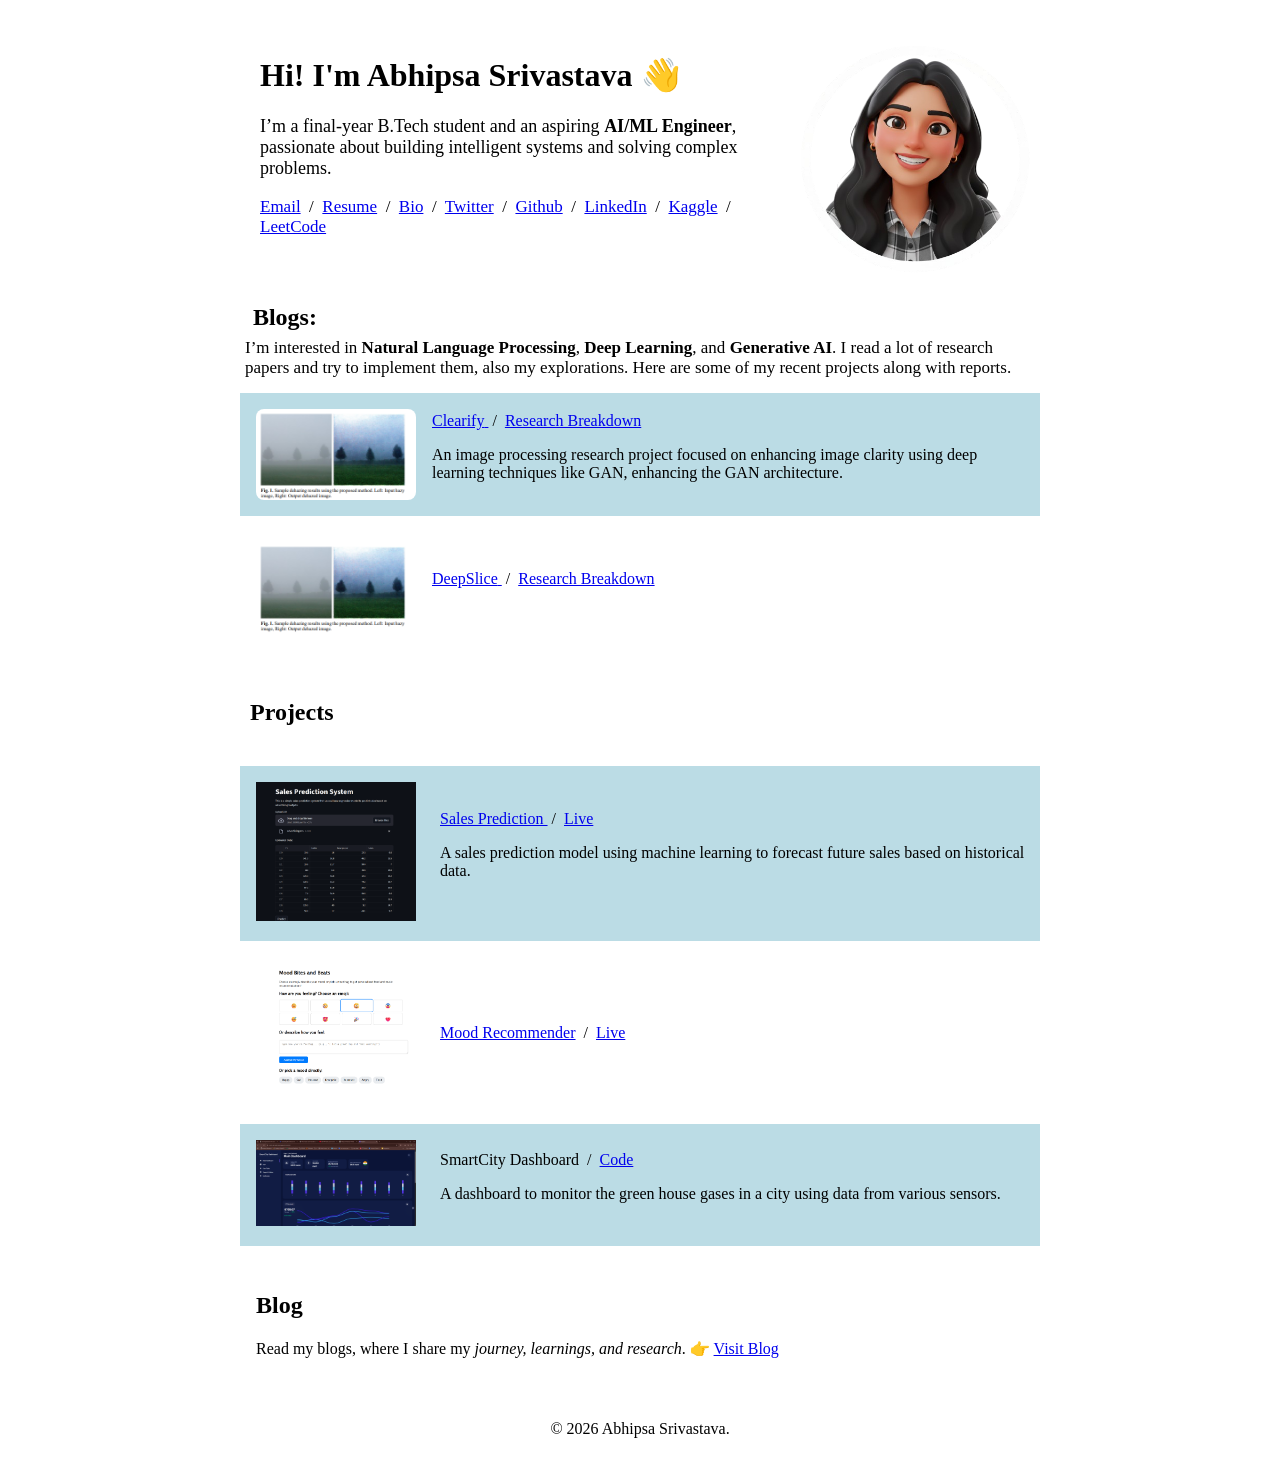
==== index.html @ e5502575 "changed-to-blog" ====
<!DOCTYPE HTML>
<html lang="en">
<head>
  <meta http-equiv="Content-Type" content="text/html; charset=UTF-8">
  <title>Abhipsa Srivastava | Portfolio</title>

  <meta name="author" content="Abhipsa Srivastava">
  <meta name="description" content="Portfolio of Abhipsa Srivastava – Aspiring AI/ML Engineer, passionate about research, projects, and blogs.">
  <meta name="viewport" content="width=device-width, initial-scale=1">

  <link rel="shortcut icon" href="images/logo.png" type="image/x-icon">
  <link rel="stylesheet" type="text/css" href="stylesheet.css">

  <style>
    body {
      font-family: Cambria, Cochin, Georgia, Times, 'Times New Roman', serif;
      background-color: #ffffff;
    }
  </style>
</head>

<body>
  <!-- Header Section -->
  <table style="width:100%;max-width:800px;margin:auto;border-spacing:0;">
    <tbody>
      <tr>
        <td style="padding:0;">
          <table style="width:100%;margin:auto;border-spacing:0;">
            <tbody>
              <tr>
                <!-- Intro -->
                <td style="padding:2.5%;width:65%;vertical-align:middle;;">
                  <h1>Hi! I'm Abhipsa Srivastava 👋</h1>
                  <p style="font-size: 18px;">
                    I’m a final-year B.Tech student and an aspiring <strong>AI/ML Engineer</strong>, passionate about building intelligent systems and solving complex problems.
                  </p>
                  <p style="text-align:left;font-size: 17px;">
                    <a href="mailto:abhipsasri8183@gmail.com">Email</a> &nbsp;/&nbsp;
                    <a href="data/Abhipsa Srivastava-Resume.pdf">Resume</a> &nbsp;/&nbsp;
                    <a href="data/Abhipsa-bio.txt">Bio</a> &nbsp;/&nbsp;
                    <a href="https://twitter.com/abhipsa14_">Twitter</a> &nbsp;/&nbsp;
                    <a href="https://github.com/abhipsa14/">Github</a> &nbsp;/&nbsp;
                    <a href="https://www.linkedin.com/in/abhipsa-sri/">LinkedIn</a> &nbsp;/&nbsp;
                    <a href="https://www.kaggle.com/abhipsasrivastava">Kaggle</a> &nbsp;/&nbsp;
                    <a href="https://leetcode.com/u/abhipsa14/">LeetCode</a>

                  </p>
                </td>
                <!-- Profile Photo -->
                <td style="width:30%;text-align:center;">
                  <a href="images/profile-1.png">
                    <img src="images/profile-1.png" alt="Profile photo of Abhipsa Srivastava" style="width:100%;border-radius:100%;object-fit:cover;">
                  </a>
                </td>
              </tr>
            </tbody>
          </table>

     <!-- Research Section -->
          <table style="width:100%;margin:auto;border-spacing:0 10px;">
            <tbody>
              <tr>
                <td style="display:block; align-items:center; gap:12px; padding:5px;">
                  <h2 style="margin:0;padding: 1%;">Blogs:</h2>
                  <span style="font-size:17px;">
                    I’m interested in <strong>Natural Language Processing</strong>, <strong>Deep Learning</strong>, and <strong>Generative AI</strong>.  
                    I read a lot of research papers and try to implement them, also my explorations.  
                    Here are some of my recent projects along with reports.
                  </span>
                </td>
              </tr>
              <tr bgcolor="#BBDCE5">
                <td style="padding:16px; vertical-align:middle; display:flex; align-items:center; gap:16px;">
                  <img src="images/res/clearify.png" alt="Clearify Project" width="160" style="border-radius:8px;">
                  <div>
                    <a href="https://github.com/abhipsa14/Sales-Prediction-Model/">
                      <span class="papertitle">Clearify</span>
                    </a>
                    &nbsp;/&nbsp;
                    <a href="research/clearify.html">Research Breakdown</a>
                    <p>An image processing research project focused on enhancing image clarity using deep learning techniques like GAN, enhancing the GAN architecture.</p>
                  </div>
                </td>
              </tr>
                <tr bgcolor="#ffffff">
                <td style="padding:16px; vertical-align:middle; display:flex; align-items:center; gap:16px;">
                  <img src="images/res/clearify.png" alt="Clearify Project" width="160" style="border-radius:8px;">
                  <div>
                    <a href="https://github.com/abhipsa14/Sales-Prediction-Model/">
                      <span class="papertitle">DeepSlice</span>
                    </a>
                    &nbsp;/&nbsp;
                    <a href="research/clearify.html">Research Breakdown</a>
                    <p></p>
                  </div>
                </td>
              </tr>
            </tbody>
          </table>

          <!-- Projects Section -->
          <table style="width:100%;margin:auto;border-spacing:0 10px;">
            <tbody>
              <tr>
                <td style="padding:10px;vertical-align:middle;">
                  <h2>Projects</h2>
                </td>
              </tr>

              <!-- Project 1 -->
              <tr bgcolor="BBDCE5">
                <td style="padding:16px;vertical-align:middle;width:20%;">
                  <img src="./images/projects/sales.png" alt="Sales Project" width="160">
                </td>
                <td style="padding:8px;vertical-align:middle;width:80%;">
                  <a href="https://github.com/abhipsa14/Sales-Prediction-Model/"><span class="papertitle">Sales Prediction </span></a>
                  &nbsp;/&nbsp;
                  <a href="https://sales-outline.streamlit.app/">Live</a>
                  <p>
                    A sales prediction model using machine learning to forecast future sales based on historical data.
                  </p>
                </td>
              </tr>

              <!-- Project 2 -->
              <tr bgcolor="white">
                <td style="padding:16px;vertical-align:middle;width:20%;">
                  <img src="./images/projects/mood.png" alt="Mood Recommender Project" width="160">
                </td>
                <td style="padding:8px;vertical-align:middle;width:80%;">
                  <a href="https://github.com/abhipsa14/MoodBites-Beats"><span class="papertitle">Mood Recommender</span></a>
                  &nbsp;/&nbsp;
                  <a href="https://mood-bites-beats.vercel.app/">Live</a>
                </td>
              </tr>

              <!-- Project 3 -->
              <tr bgcolor="BBDCE5">
                <td style="padding:16px;vertical-align:middle;width:20%;">
                  <img src="./images/projects/smart_city.png" alt="SmartCity Dashboard Project" width="160">
                </td>
                <td style="padding:8px;vertical-align:middle;width:80%;">
                  <span class="papertitle">SmartCity Dashboard</span>
                  &nbsp;/&nbsp;
                  <a href="https://github.com/abhipsa14/SmartcityDashboard">Code</a>
                  <p>
                    A dashboard to monitor the green house gases in a city using data from various sensors.
                  </p>
                </td>
              </tr>
            </tbody>
          </table>

          <!-- Blog Section -->
          <table style="width:100%;margin:auto;border-spacing:0;">
            <tbody>
              <tr>
                <td style="padding:16px;vertical-align:middle;">
                  <h2>Blog</h2>
                  <p>
                    Read my blogs, where I share my <em>journey, learnings, and research</em>.  
                    👉 <a href="https://abhipsa-blog.vercel.app/">Visit Blog</a>
                  </p>
                </td>
              </tr>
            </tbody>
          </table>

          <!-- Footer -->
          <p style="text-align:center; margin-top:30px;">
            © <span id="year"></span> Abhipsa Srivastava.
          </p>
        </td>
      </tr>
    </tbody>
  </table>

  <script>
    // Auto-update year in footer
    document.getElementById('year').textContent = new Date().getFullYear();
  </script>
</body>
</html>
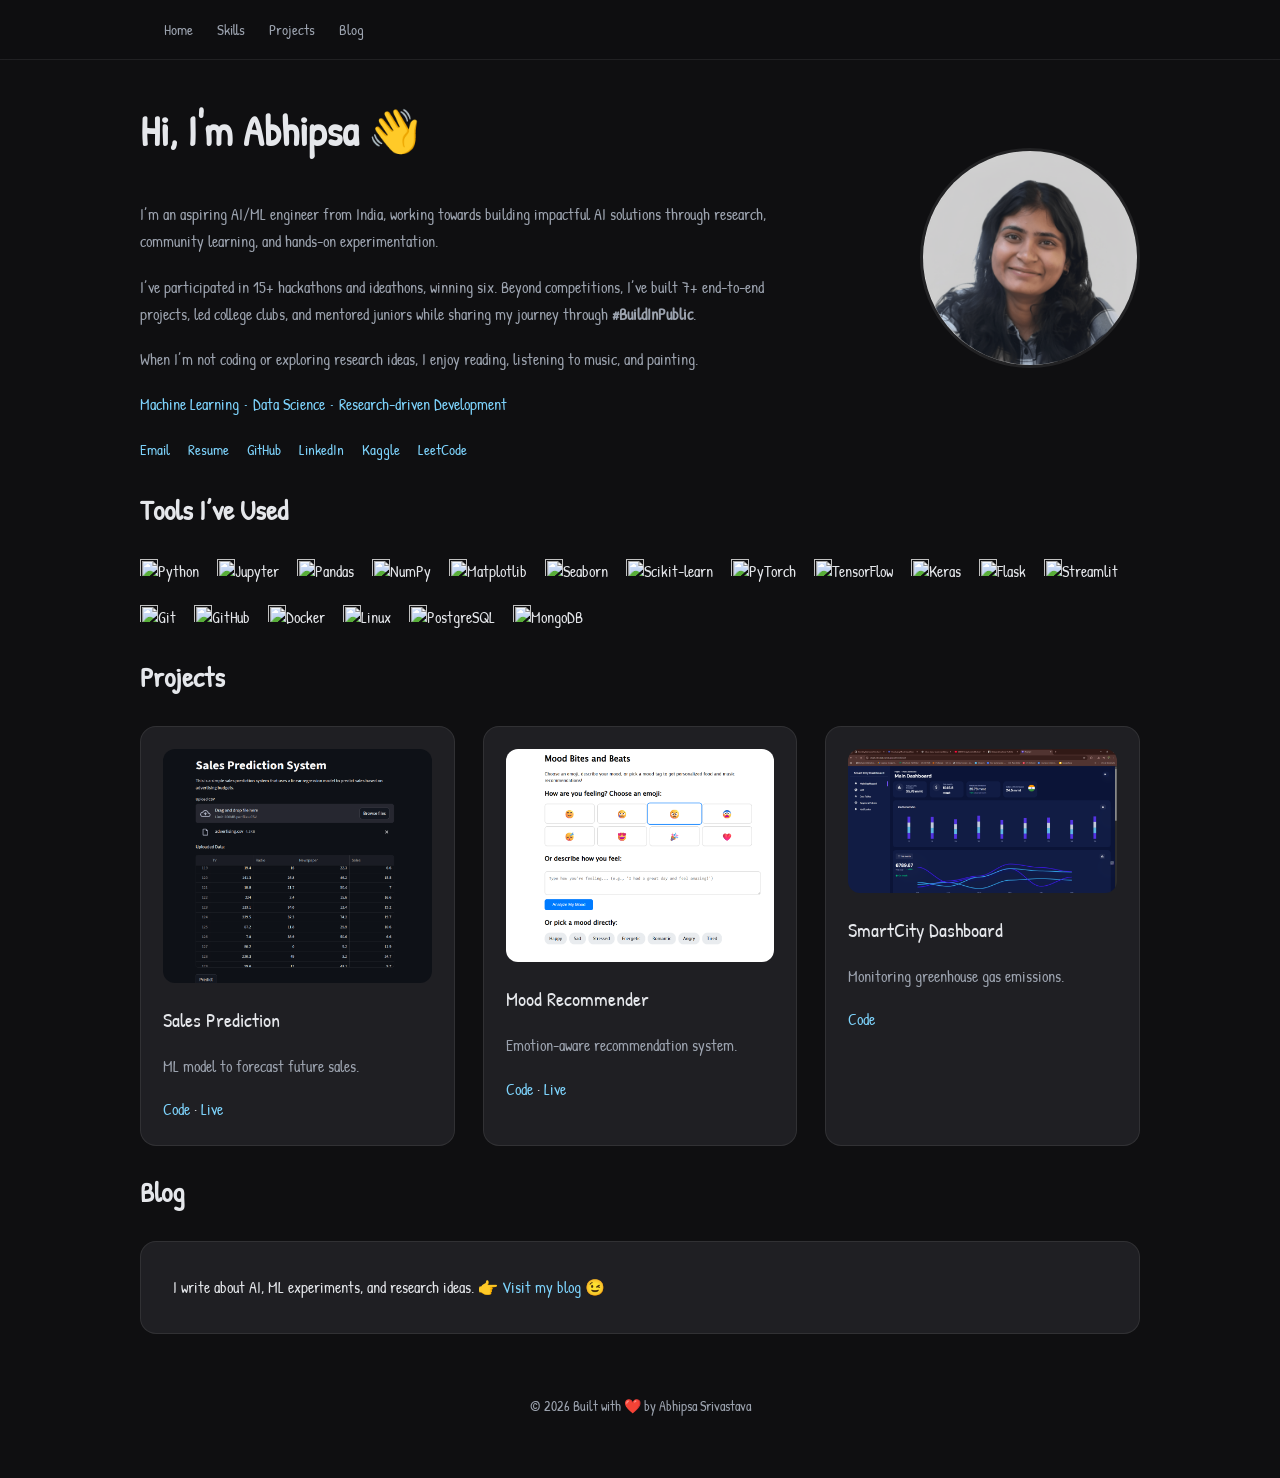
==== commit ff549f3e: "changes-added" ====
--- a/index.html
+++ b/index.html
@@ -1,183 +1,351 @@
-<!DOCTYPE HTML>
+<!DOCTYPE html>
 <html lang="en">
 <head>
-  <meta http-equiv="Content-Type" content="text/html; charset=UTF-8">
-  <title>Abhipsa Srivastava | Portfolio</title>
-
-  <meta name="author" content="Abhipsa Srivastava">
-  <meta name="description" content="Portfolio of Abhipsa Srivastava – Aspiring AI/ML Engineer, passionate about research, projects, and blogs.">
-  <meta name="viewport" content="width=device-width, initial-scale=1">
-
-  <link rel="shortcut icon" href="images/logo.png" type="image/x-icon">
-  <link rel="stylesheet" type="text/css" href="stylesheet.css">
+  <meta charset="UTF-8" />
+  <title>Abhipsa Srivastava | AI/ML Portfolio</title>
+
+  <meta name="viewport" content="width=device-width, initial-scale=1.0" />
+  <meta name="description" content="Abhipsa Srivastava – AI/ML Engineer, Research-focused portfolio" />
+
+  <link rel="preconnect" href="https://fonts.googleapis.com">
+  <link rel="preconnect" href="https://fonts.gstatic.com" crossorigin>
+  <link href="https://fonts.googleapis.com/css2?family=Patrick+Hand&display=swap" rel="stylesheet">
+
+  <link rel="icon" href="images/logo.png" />
 
   <style>
+    :root {
+      --bg: #0f0f11;
+      --card: #1f1f23;
+      --accent: #7dd3fc;
+      --text: #e5e7eb;
+      --muted: #9ca3af;
+      --border: rgba(255,255,255,0.08);
+    }
+
+    * { box-sizing: border-box; }
+
+    html {
+      scroll-behavior: smooth;
+    }
+
     body {
-      font-family: Cambria, Cochin, Georgia, Times, 'Times New Roman', serif;
-      background-color: #ffffff;
+      margin: 0;
+      background: var(--bg);
+      font-family: 'Patrick Hand', cursive, sans-serif;
+      color: var(--text);
+      line-height: 1.7;
+    }
+
+    a {
+      color: var(--accent);
+      text-decoration: none;
+    }
+
+    h1 { font-size: 42px; }
+    h2 { font-size: 28px; margin-bottom: 24px; }
+
+    p {
+      color: var(--muted);
+      font-size: 16px;
+    }
+
+    section {
+      max-width: 1000px;
+      margin: auto;
+      /* padding: 80px 24px; */
+    }
+
+    /* ---------- NAV ---------- */
+    nav {
+      position: sticky;
+      top: 0;
+      z-index: 100;
+      background: rgba(15,15,17,0.85);
+      backdrop-filter: blur(10px);
+      border-bottom: 1px solid var(--border);
+    }
+
+    nav ul {
+      max-width: 1000px;
+      margin: auto;
+      padding: 16px 24px;
+      display: flex;
+      gap: 24px;
+      list-style: none;
+    }
+
+    nav a {
+      color: var(--muted);
+      font-size: 15px;
+    }
+
+    nav a:hover {
+      color: var(--accent);
+    }
+
+    /* ---------- HERO ---------- */
+    .hero {
+      display: grid;
+      grid-template-columns: 2fr 1fr;
+      gap: 48px;
+      align-items: center;
+    }
+
+    .hero p {
+      max-width: 720px;
+      margin-bottom: 18px;
+    }
+
+    .hero img {
+      width: 220px;
+      border-radius: 50%;
+      border: 3px solid var(--border);
+    }
+
+    .hero-links a {
+      margin-right: 14px;
+      font-size: 15px;
+    }
+
+    /* ---------- TOOLS ---------- */
+    .tools-grid {
+      display: flex;
+      flex-wrap: wrap;
+      gap: 18px;
+    }
+
+    /* .tool-pill {
+      display: flex;
+      align-items: center;
+      gap: 10px;
+      padding: 12px 18px;
+      border-radius: 999px;
+      background: linear-gradient(145deg, rgba(255,255,255,0.08), rgba(255,255,255,0.02));
+      border: 1px solid var(--border);
+      font-size: 14px;
+      transition: transform .25s ease, box-shadow .25s ease;
+    } */
+        .tool-pill {
+      opacity: 0;
+      transform: translateX(-30px);
+      transition: all 0.6s ease;
+    }
+
+    .tool-pill:nth-child(even) {
+      transform: translateX(30px);
+    }
+
+    .tool-pill.show {
+      opacity: 1;
+      transform: translateX(0);
+    }
+
+
+    .tool-pill img {
+      width: 18px;
+      height: 18px;
+    }
+
+    .tool-pill:hover {
+      transform: translateY(-4px);
+      box-shadow: 0 10px 25px rgba(0,0,0,0.35);
+    }
+
+    /* ---------- PROJECTS ---------- */
+    .projects-grid {
+      display: grid;
+      grid-template-columns: repeat(auto-fit, minmax(280px, 1fr));
+      gap: 28px;
+    }
+
+    .project-card {
+      background: var(--card);
+      border-radius: 16px;
+      border: 1px solid var(--border);
+      padding: 22px;
+      transition: transform .3s ease, box-shadow .3s ease;
+    }
+
+    .project-card:hover {
+      transform: translateY(-8px);
+      box-shadow: 0 20px 40px rgba(0,0,0,.4);
+    }
+
+    .project-card img {
+      width: 100%;
+      border-radius: 12px;
+      margin-bottom: 12px;
+    }
+
+    .project-title {
+      font-size: 20px;
+      margin-bottom: 6px;
+    }
+
+    /* ---------- BLOG ---------- */
+    .blog-box {
+      background: var(--card);
+      padding: 32px;
+      border-radius: 16px;
+      border: 1px solid var(--border);
+    }
+
+    /* ---------- FOOTER ---------- */
+    footer {
+      text-align: center;
+      padding: 60px 20px;
+      color: var(--muted);
+      font-size: 14px;
+    }
+
+    @media (max-width: 768px) {
+      .hero {
+        grid-template-columns: 1fr;
+        text-align: center;
+      }
+
+      h1 { font-size: 32px; }
     }
   </style>
 </head>
 
 <body>
-  <!-- Header Section -->
-  <table style="width:100%;max-width:800px;margin:auto;border-spacing:0;">
-    <tbody>
-      <tr>
-        <td style="padding:0;">
-          <table style="width:100%;margin:auto;border-spacing:0;">
-            <tbody>
-              <tr>
-                <!-- Intro -->
-                <td style="padding:2.5%;width:65%;vertical-align:middle;;">
-                  <h1>Hi! I'm Abhipsa Srivastava 👋</h1>
-                  <p style="font-size: 18px;">
-                    I’m a final-year B.Tech student and an aspiring <strong>AI/ML Engineer</strong>, passionate about building intelligent systems and solving complex problems.
-                  </p>
-                  <p style="text-align:left;font-size: 17px;">
-                    <a href="mailto:abhipsasri8183@gmail.com">Email</a> &nbsp;/&nbsp;
-                    <a href="data/Abhipsa Srivastava-Resume.pdf">Resume</a> &nbsp;/&nbsp;
-                    <a href="data/Abhipsa-bio.txt">Bio</a> &nbsp;/&nbsp;
-                    <a href="https://twitter.com/abhipsa14_">Twitter</a> &nbsp;/&nbsp;
-                    <a href="https://github.com/abhipsa14/">Github</a> &nbsp;/&nbsp;
-                    <a href="https://www.linkedin.com/in/abhipsa-sri/">LinkedIn</a> &nbsp;/&nbsp;
-                    <a href="https://www.kaggle.com/abhipsasrivastava">Kaggle</a> &nbsp;/&nbsp;
-                    <a href="https://leetcode.com/u/abhipsa14/">LeetCode</a>
-
-                  </p>
-                </td>
-                <!-- Profile Photo -->
-                <td style="width:30%;text-align:center;">
-                  <a href="images/profile-1.png">
-                    <img src="images/profile-1.png" alt="Profile photo of Abhipsa Srivastava" style="width:100%;border-radius:100%;object-fit:cover;">
-                  </a>
-                </td>
-              </tr>
-            </tbody>
-          </table>
-
-     <!-- Research Section -->
-          <table style="width:100%;margin:auto;border-spacing:0 10px;">
-            <tbody>
-              <tr>
-                <td style="display:block; align-items:center; gap:12px; padding:5px;">
-                  <h2 style="margin:0;padding: 1%;">Blogs:</h2>
-                  <span style="font-size:17px;">
-                    I’m interested in <strong>Natural Language Processing</strong>, <strong>Deep Learning</strong>, and <strong>Generative AI</strong>.  
-                    I read a lot of research papers and try to implement them, also my explorations.  
-                    Here are some of my recent projects along with reports.
-                  </span>
-                </td>
-              </tr>
-              <tr bgcolor="#BBDCE5">
-                <td style="padding:16px; vertical-align:middle; display:flex; align-items:center; gap:16px;">
-                  <img src="images/res/clearify.png" alt="Clearify Project" width="160" style="border-radius:8px;">
-                  <div>
-                    <a href="https://github.com/abhipsa14/Sales-Prediction-Model/">
-                      <span class="papertitle">Clearify</span>
-                    </a>
-                    &nbsp;/&nbsp;
-                    <a href="research/clearify.html">Research Breakdown</a>
-                    <p>An image processing research project focused on enhancing image clarity using deep learning techniques like GAN, enhancing the GAN architecture.</p>
-                  </div>
-                </td>
-              </tr>
-                <tr bgcolor="#ffffff">
-                <td style="padding:16px; vertical-align:middle; display:flex; align-items:center; gap:16px;">
-                  <img src="images/res/clearify.png" alt="Clearify Project" width="160" style="border-radius:8px;">
-                  <div>
-                    <a href="https://github.com/abhipsa14/Sales-Prediction-Model/">
-                      <span class="papertitle">DeepSlice</span>
-                    </a>
-                    &nbsp;/&nbsp;
-                    <a href="research/clearify.html">Research Breakdown</a>
-                    <p></p>
-                  </div>
-                </td>
-              </tr>
-            </tbody>
-          </table>
-
-          <!-- Projects Section -->
-          <table style="width:100%;margin:auto;border-spacing:0 10px;">
-            <tbody>
-              <tr>
-                <td style="padding:10px;vertical-align:middle;">
-                  <h2>Projects</h2>
-                </td>
-              </tr>
-
-              <!-- Project 1 -->
-              <tr bgcolor="BBDCE5">
-                <td style="padding:16px;vertical-align:middle;width:20%;">
-                  <img src="./images/projects/sales.png" alt="Sales Project" width="160">
-                </td>
-                <td style="padding:8px;vertical-align:middle;width:80%;">
-                  <a href="https://github.com/abhipsa14/Sales-Prediction-Model/"><span class="papertitle">Sales Prediction </span></a>
-                  &nbsp;/&nbsp;
-                  <a href="https://sales-outline.streamlit.app/">Live</a>
-                  <p>
-                    A sales prediction model using machine learning to forecast future sales based on historical data.
-                  </p>
-                </td>
-              </tr>
-
-              <!-- Project 2 -->
-              <tr bgcolor="white">
-                <td style="padding:16px;vertical-align:middle;width:20%;">
-                  <img src="./images/projects/mood.png" alt="Mood Recommender Project" width="160">
-                </td>
-                <td style="padding:8px;vertical-align:middle;width:80%;">
-                  <a href="https://github.com/abhipsa14/MoodBites-Beats"><span class="papertitle">Mood Recommender</span></a>
-                  &nbsp;/&nbsp;
-                  <a href="https://mood-bites-beats.vercel.app/">Live</a>
-                </td>
-              </tr>
-
-              <!-- Project 3 -->
-              <tr bgcolor="BBDCE5">
-                <td style="padding:16px;vertical-align:middle;width:20%;">
-                  <img src="./images/projects/smart_city.png" alt="SmartCity Dashboard Project" width="160">
-                </td>
-                <td style="padding:8px;vertical-align:middle;width:80%;">
-                  <span class="papertitle">SmartCity Dashboard</span>
-                  &nbsp;/&nbsp;
-                  <a href="https://github.com/abhipsa14/SmartcityDashboard">Code</a>
-                  <p>
-                    A dashboard to monitor the green house gases in a city using data from various sensors.
-                  </p>
-                </td>
-              </tr>
-            </tbody>
-          </table>
-
-          <!-- Blog Section -->
-          <table style="width:100%;margin:auto;border-spacing:0;">
-            <tbody>
-              <tr>
-                <td style="padding:16px;vertical-align:middle;">
-                  <h2>Blog</h2>
-                  <p>
-                    Read my blogs, where I share my <em>journey, learnings, and research</em>.  
-                    👉 <a href="https://abhipsa-blog.vercel.app/">Visit Blog</a>
-                  </p>
-                </td>
-              </tr>
-            </tbody>
-          </table>
-
-          <!-- Footer -->
-          <p style="text-align:center; margin-top:30px;">
-            © <span id="year"></span> Abhipsa Srivastava.
-          </p>
-        </td>
-      </tr>
-    </tbody>
-  </table>
-
-  <script>
-    // Auto-update year in footer
-    document.getElementById('year').textContent = new Date().getFullYear();
-  </script>
+
+<nav>
+  <ul>
+    <li><a href="#hero">Home</a></li>
+    <li><a href="#tools">Skills</a></li>
+    <li><a href="#projects">Projects</a></li>
+    <li><a href="#blog">Blog</a></li>
+  </ul>
+</nav>
+
+<!-- HERO -->
+<section id="hero" class="hero">
+  <div>
+    <h1>Hi, I'm Abhipsa 👋</h1>
+
+    <p>
+      I’m an aspiring AI/ML engineer from India, working towards building impactful AI solutions
+      through research, community learning, and hands-on experimentation.
+    </p>
+
+    <p>
+      I’ve participated in 15+ hackathons and ideathons, winning six.
+      Beyond competitions, I’ve built 7+ end-to-end projects, led college clubs,
+      and mentored juniors while sharing my journey through <strong>#BuildInPublic</strong>.
+    </p>
+
+    <p>
+      When I’m not coding or exploring research ideas, I enjoy reading,
+      listening to music, and painting.
+    </p>
+
+    <p style="color:var(--accent);">
+      Machine Learning • Data Science • Research-driven Development
+    </p>
+
+    <div class="hero-links">
+      <a href="mailto:abhipsasri8183@gmail.com">Email</a>
+      <a href="data/Abhipsa Srivastava-Resume.pdf">Resume</a>
+      <a href="https://github.com/abhipsa14/">GitHub</a>
+      <a href="https://www.linkedin.com/in/abhipsa-sri/">LinkedIn</a>
+      <a href="https://www.kaggle.com/abhipsasrivastava">Kaggle</a>
+      <a href="https://leetcode.com/u/abhipsa14/">LeetCode</a>
+    </div>
+  </div>
+
+  <div style="text-align:right;">
+    <img src="images/profile-1.png" alt="Abhipsa Srivastava">
+  </div>
+</section>
+
+<!-- TOOLS -->
+<section id="tools">
+  <h2>Tools I’ve Used</h2>
+  <div class="tools-grid">
+    <div class="tool-pill"><img src="https://cdn.jsdelivr.net/gh/devicons/devicon/icons/python/python-original.svg">Python</div>
+    <div class="tool-pill"><img src="https://cdn.jsdelivr.net/gh/devicons/devicon/icons/jupyter/jupyter-original.svg">Jupyter</div>
+    <div class="tool-pill"><img src="https://cdn.jsdelivr.net/gh/devicons/devicon/icons/pandas/pandas-original.svg">Pandas</div>
+    <div class="tool-pill"><img src="https://cdn.jsdelivr.net/gh/devicons/devicon/icons/numpy/numpy-original.svg">NumPy</div>
+    <div class="tool-pill"><img src="https://cdn.jsdelivr.net/gh/devicons/devicon/icons/matplotlib/matplotlib-original.svg">Matplotlib</div>
+    <div class="tool-pill"><img src="https://cdn.jsdelivr.net/gh/devicons/devicon/icons/seaborn/seaborn-original.svg">Seaborn</div>
+    <div class="tool-pill"><img src="https://cdn.jsdelivr.net/gh/devicons/devicon/icons/scikit-learn/scikit-learn-original.svg">Scikit-learn</div>
+    <div class="tool-pill"><img src="https://cdn.jsdelivr.net/gh/devicons/devicon/icons/pytorch/pytorch-original.svg">PyTorch</div>
+    <div class="tool-pill"><img src="https://cdn.jsdelivr.net/gh/devicons/devicon/icons/tensorflow/tensorflow-original.svg">TensorFlow</div>
+    <div class="tool-pill"><img src="https://cdn.jsdelivr.net/gh/devicons/devicon/icons/keras/keras-original.svg">Keras</div>
+    <div class="tool-pill"><img src="https://cdn.jsdelivr.net/gh/devicons/devicon/icons/flask/flask-original.svg">Flask</div>
+    <div class="tool-pill"><img src="https://cdn.jsdelivr.net/gh/devicons/devicon/icons/streamlit/streamlit-original.svg">Streamlit</div>
+    <div class="tool-pill"><img src="https://cdn.jsdelivr.net/gh/devicons/devicon/icons/git/git-original.svg">Git</div>
+    <div class="tool-pill"><img src="https://cdn.jsdelivr.net/gh/devicons/devicon/icons/github/github-original.svg">GitHub</div>
+    <div class="tool-pill"><img src="https://cdn.jsdelivr.net/gh/devicons/devicon/icons/docker/docker-original.svg">Docker</div>
+    <div class="tool-pill"><img src="https://cdn.jsdelivr.net/gh/devicons/devicon/icons/linux/linux-original.svg">Linux</div>
+    <div class="tool-pill"><img src="https://cdn.jsdelivr.net/gh/devicons/devicon/icons/postgresql/postgresql-original.svg">PostgreSQL</div>
+    <div class="tool-pill"><img src="https://cdn.jsdelivr.net/gh/devicons/devicon/icons/mongodb/mongodb-original.svg">MongoDB</div>
+  </div>
+</section>
+
+<!-- PROJECTS -->
+<section id="projects">
+  <h2>Projects</h2>
+
+  <div class="projects-grid">
+    <div class="project-card">
+      <img src="./images/projects/sales.png">
+      <div class="project-title">Sales Prediction</div>
+      <p>ML model to forecast future sales.</p>
+      <a href="https://github.com/abhipsa14/Sales-Prediction-Model/">Code</a> ·
+      <a href="https://sales-outline.streamlit.app/">Live</a>
+    </div>
+
+    <div class="project-card">
+      <img src="./images/projects/mood.png">
+      <div class="project-title">Mood Recommender</div>
+      <p>Emotion-aware recommendation system.</p>
+      <a href="https://github.com/abhipsa14/MoodBites-Beats">Code</a> ·
+      <a href="https://mood-bites-beats.vercel.app/">Live</a>
+    </div>
+
+    <div class="project-card">
+      <img src="./images/projects/smart_city.png">
+      <div class="project-title">SmartCity Dashboard</div>
+      <p>Monitoring greenhouse gas emissions.</p>
+      <a href="https://github.com/abhipsa14/SmartcityDashboard">Code</a>
+    </div>
+  </div>
+</section>
+
+<!-- BLOG -->
+<section id="blog">
+  <h2>Blog</h2>
+  <div class="blog-box">
+    I write about AI, ML experiments, and research ideas.  
+    👉 <a href="https://abhipsa-blog.vercel.app/">Visit my blog 😉</a>
+  </div>
+</section>
+
+<footer>
+  © <span id="year"></span> Built with ❤️ by Abhipsa Srivastava
+</footer>
+
+<script>
+  document.getElementById("year").textContent = new Date().getFullYear();
+  const toolPills = document.querySelectorAll('.tool-pill');
+
+  const observer = new IntersectionObserver(entries => {
+    entries.forEach((entry, index) => {
+      if (entry.isIntersecting) {
+        setTimeout(() => {
+          entry.target.classList.add('show');
+        }, index * 80); // stagger
+      }
+    });
+  }, { threshold: 0.2 });
+
+  toolPills.forEach(pill => observer.observe(pill));
+</script>
+
+
 </body>
 </html>
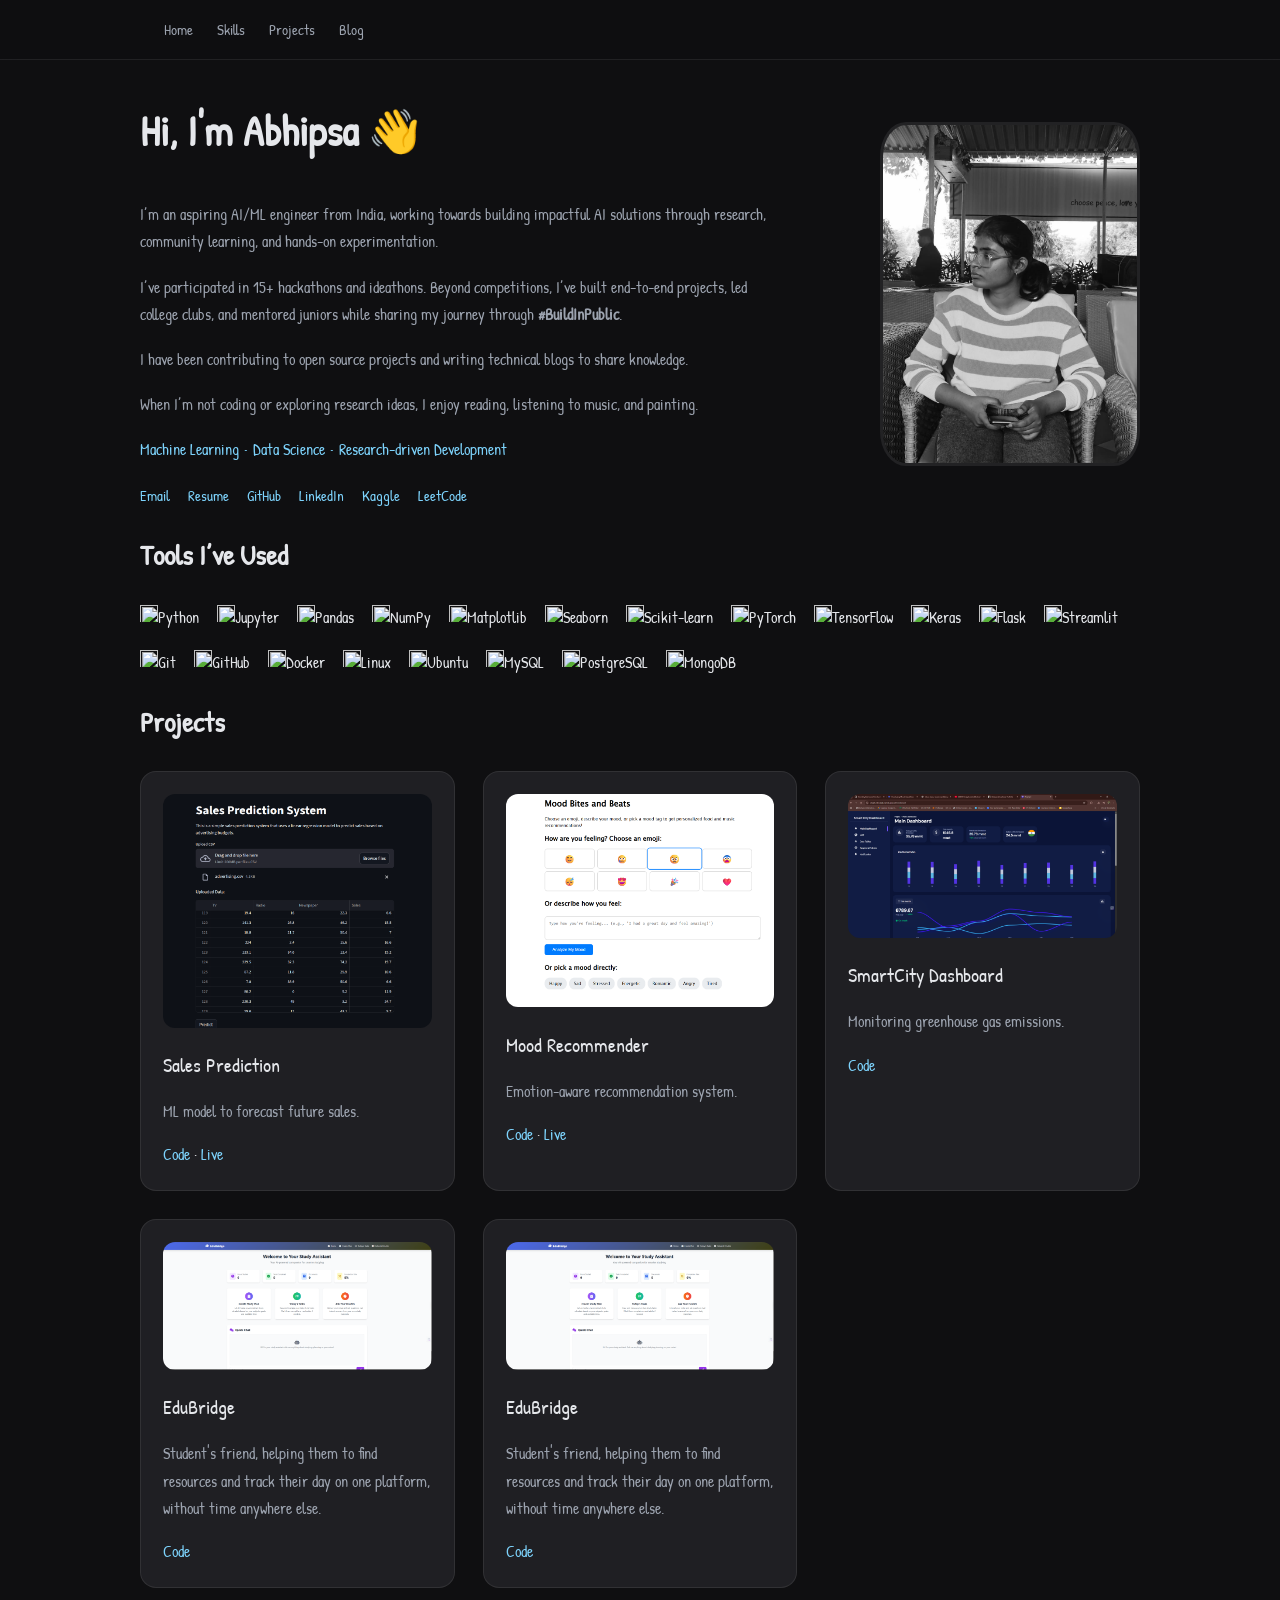
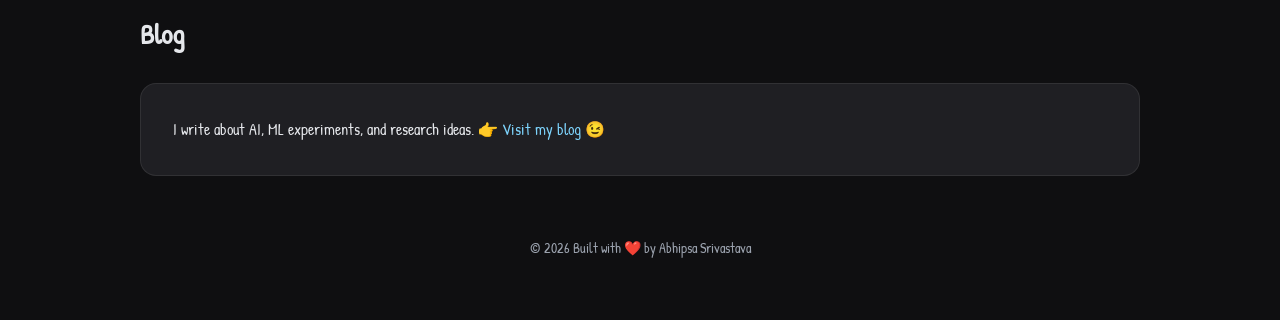
==== commit ff15eaa5: "projects-added" ====
--- a/index.html
+++ b/index.html
@@ -98,9 +98,10 @@
     }
 
     .hero img {
-      width: 220px;
-      border-radius: 50%;
+      width: 260px;
+      border-radius: 10%;
       border: 3px solid var(--border);
+      margin-top: 27px;
     }
 
     .hero-links a {
@@ -232,10 +233,11 @@
     </p>
 
     <p>
-      I’ve participated in 15+ hackathons and ideathons, winning six.
-      Beyond competitions, I’ve built 7+ end-to-end projects, led college clubs,
+      I’ve participated in 15+ hackathons and ideathons. 
+      Beyond competitions, I’ve built end-to-end projects, led college clubs,
       and mentored juniors while sharing my journey through <strong>#BuildInPublic</strong>.
     </p>
+    <p>I have been contributing to open source projects and writing technical blogs to share knowledge.</p>
 
     <p>
       When I’m not coding or exploring research ideas, I enjoy reading,
@@ -257,7 +259,7 @@
   </div>
 
   <div style="text-align:right;">
-    <img src="images/profile-1.png" alt="Abhipsa Srivastava">
+    <img src="images/profile-1.jpg" alt="Abhipsa Srivastava">
   </div>
 </section>
 
@@ -281,6 +283,8 @@
     <div class="tool-pill"><img src="https://cdn.jsdelivr.net/gh/devicons/devicon/icons/github/github-original.svg">GitHub</div>
     <div class="tool-pill"><img src="https://cdn.jsdelivr.net/gh/devicons/devicon/icons/docker/docker-original.svg">Docker</div>
     <div class="tool-pill"><img src="https://cdn.jsdelivr.net/gh/devicons/devicon/icons/linux/linux-original.svg">Linux</div>
+    <div class="tool-pill"><img src="https://cdn.jsdelivr.net/gh/devicons/devicon/icons/ubuntu/ubuntu-plain.svg">Ubuntu</div>
+    <div class="tool-pill"><img src="https://cdn.jsdelivr.net/gh/devicons/devicon/icons/mysql/mysql-original.svg">MySQL</div>
     <div class="tool-pill"><img src="https://cdn.jsdelivr.net/gh/devicons/devicon/icons/postgresql/postgresql-original.svg">PostgreSQL</div>
     <div class="tool-pill"><img src="https://cdn.jsdelivr.net/gh/devicons/devicon/icons/mongodb/mongodb-original.svg">MongoDB</div>
   </div>
@@ -312,6 +316,18 @@
       <div class="project-title">SmartCity Dashboard</div>
       <p>Monitoring greenhouse gas emissions.</p>
       <a href="https://github.com/abhipsa14/SmartcityDashboard">Code</a>
+    </div>
+    <div class="project-card">
+      <img src="./images/projects/edubridge.png">
+      <div class="project-title">EduBridge</div>
+      <p>Student's friend, helping them to find resources and track their day on one platform, without time anywhere else.</p>
+      <a href="https://github.com/abhipsa14/AgenticAI_wemakedevs">Code</a>
+    </div>
+      <div class="project-card">
+      <img src="./images/projects/edubridge.png">
+      <div class="project-title">EduBridge</div>
+      <p>Student's friend, helping them to find resources and track their day on one platform, without time anywhere else.</p>
+      <a href="https://github.com/abhipsa14/AgenticAI_wemakedevs">Code</a>
     </div>
   </div>
 </section>
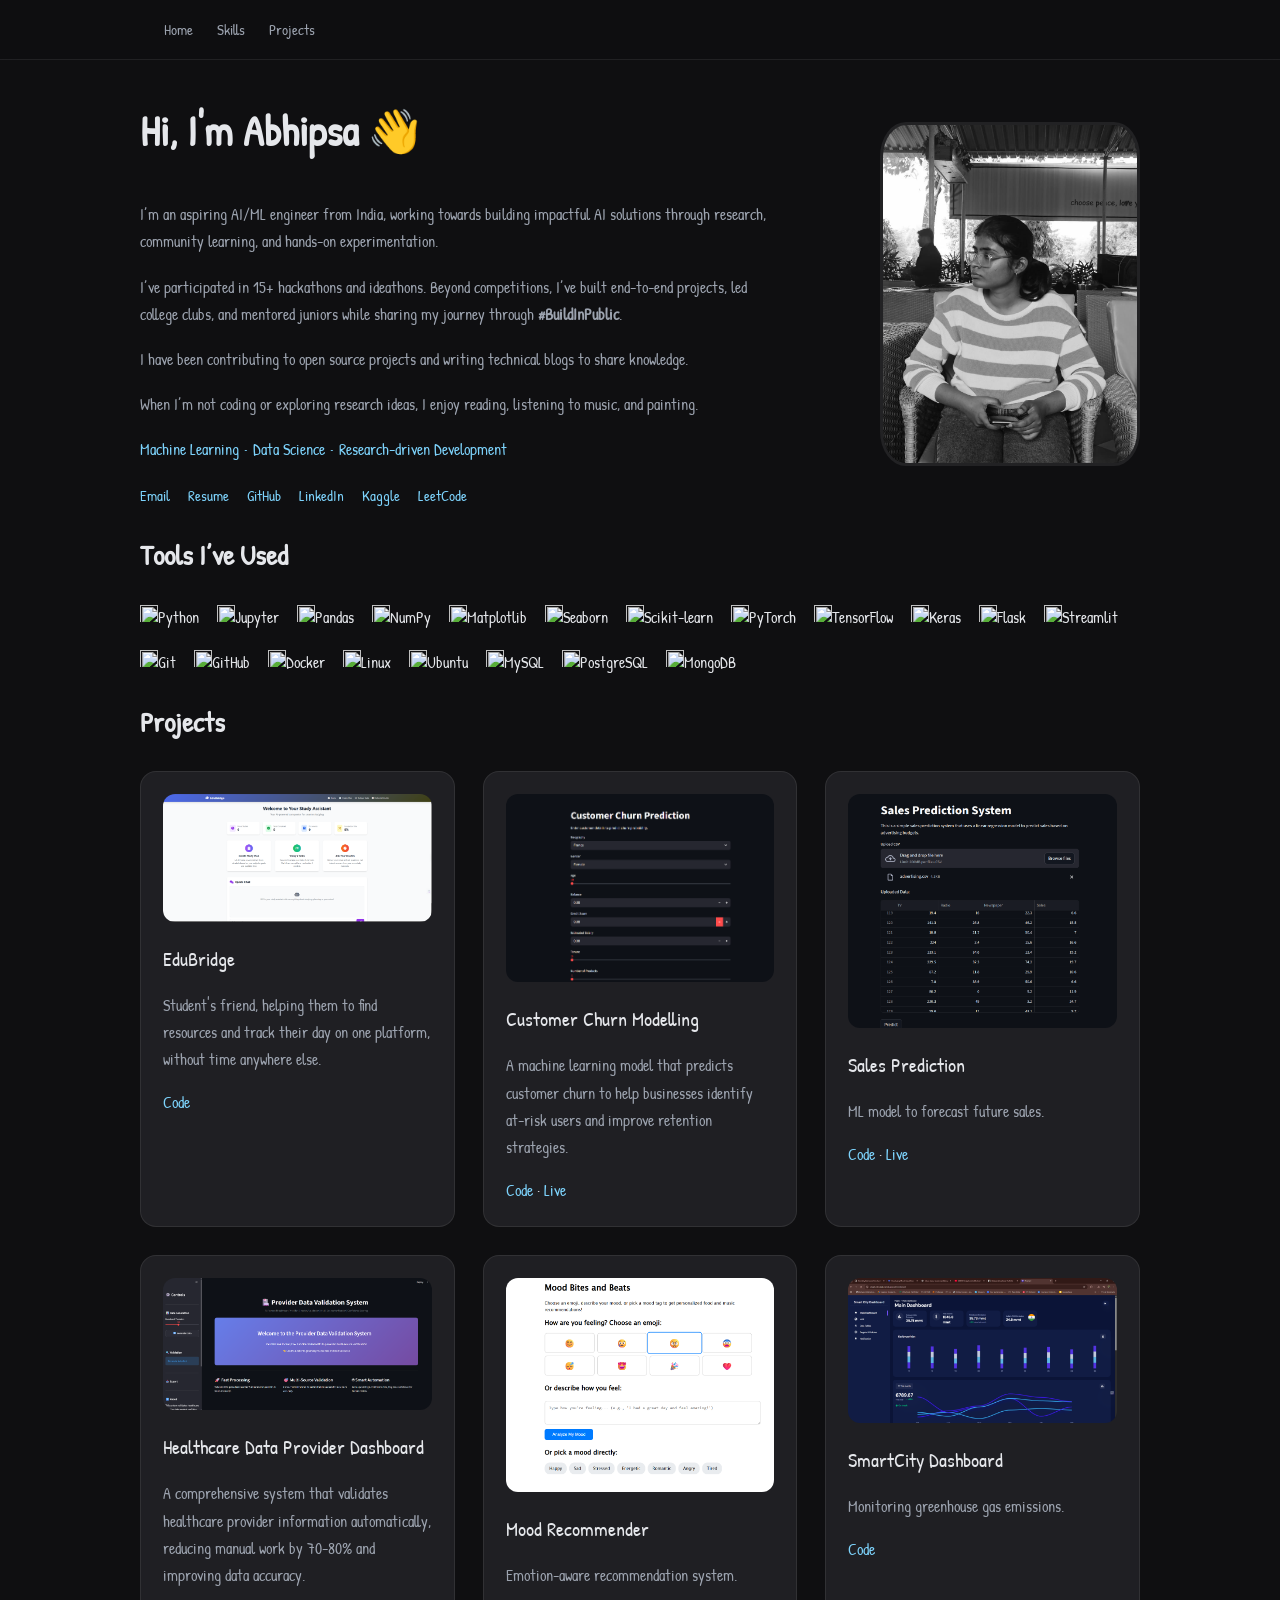
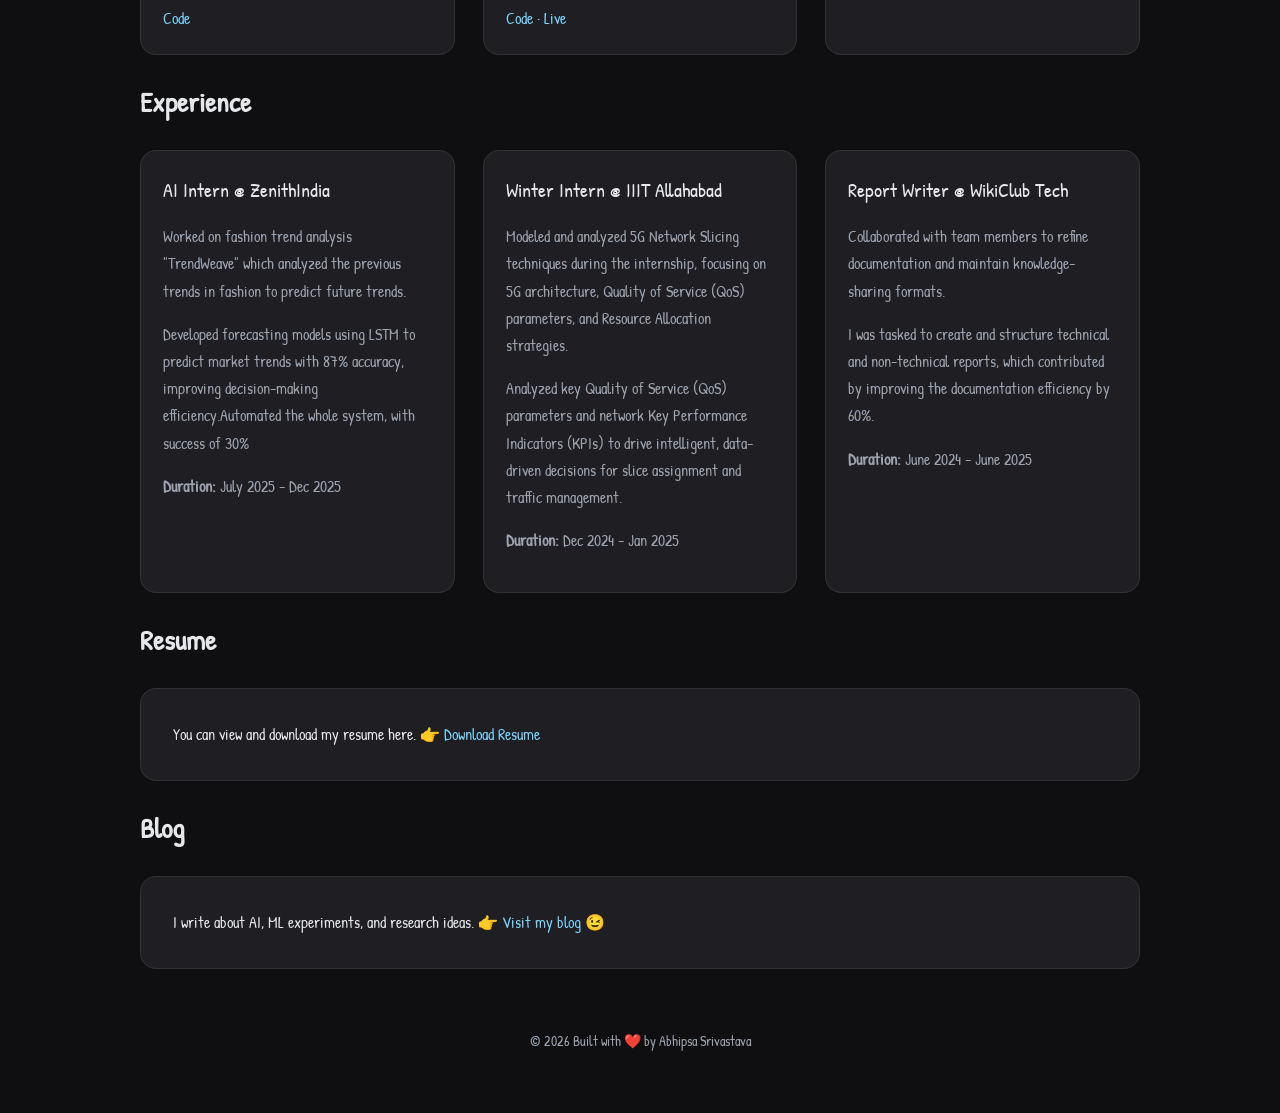
==== commit d22db55b: "added-changes" ====
--- a/index.html
+++ b/index.html
@@ -218,7 +218,6 @@
     <li><a href="#hero">Home</a></li>
     <li><a href="#tools">Skills</a></li>
     <li><a href="#projects">Projects</a></li>
-    <li><a href="#blog">Blog</a></li>
   </ul>
 </nav>
 
@@ -296,13 +295,31 @@
 
   <div class="projects-grid">
     <div class="project-card">
+      <img src="./images/projects/edubridge.png">
+      <div class="project-title">EduBridge</div>
+      <p>Student's friend, helping them to find resources and track their day on one platform, without time anywhere else.</p>
+      <a href="https://github.com/abhipsa14/AgenticAI_wemakedevs">Code</a>
+    </div>
+    <div class="project-card">
+      <img src="./images/projects/churn.png">
+      <div class="project-title">Customer Churn Modelling</div>
+      <p>A machine learning model that predicts customer churn to help businesses identify at-risk users and improve retention strategies.</p>
+      <a href="https://github.com/abhipsa14/Churn-Modelling">Code</a> ·
+      <a href="https://churn-modelling-1410.streamlit.app/">Live</a>
+    </div>
+    <div class="project-card">
       <img src="./images/projects/sales.png">
       <div class="project-title">Sales Prediction</div>
       <p>ML model to forecast future sales.</p>
       <a href="https://github.com/abhipsa14/Sales-Prediction-Model/">Code</a> ·
       <a href="https://sales-outline.streamlit.app/">Live</a>
     </div>
-
+      <div class="project-card">
+      <img src="./images/projects/healthcare.png">
+      <div class="project-title">Healthcare Data Provider Dashboard</div>
+      <p>A comprehensive system that validates healthcare provider information automatically, reducing manual work by 70-80% and improving data accuracy.</p>
+      <a href="https://github.com/abhipsa14/EY-Techathon">Code</a>
+    </div>
     <div class="project-card">
       <img src="./images/projects/mood.png">
       <div class="project-title">Mood Recommender</div>
@@ -317,21 +334,47 @@
       <p>Monitoring greenhouse gas emissions.</p>
       <a href="https://github.com/abhipsa14/SmartcityDashboard">Code</a>
     </div>
-    <div class="project-card">
-      <img src="./images/projects/edubridge.png">
-      <div class="project-title">EduBridge</div>
-      <p>Student's friend, helping them to find resources and track their day on one platform, without time anywhere else.</p>
-      <a href="https://github.com/abhipsa14/AgenticAI_wemakedevs">Code</a>
-    </div>
-      <div class="project-card">
-      <img src="./images/projects/edubridge.png">
-      <div class="project-title">EduBridge</div>
-      <p>Student's friend, helping them to find resources and track their day on one platform, without time anywhere else.</p>
-      <a href="https://github.com/abhipsa14/AgenticAI_wemakedevs">Code</a>
-    </div>
-  </div>
-</section>
-
+    
+    
+  </div>
+</section>
+<section id="experience">
+  <h2>Experience</h2>
+
+  <div class="projects-grid">
+    <div class="project-card">
+      <div class="project-title">AI Intern @ ZenithIndia</div>
+      <p>Worked on fashion trend analysis "TrendWeave" which analyzed the previous trends in fashion to predict future trends.</p>
+      <p>Developed forecasting models using LSTM to predict market trends with 87% accuracy, improving decision-making
+efficiency.Automated the whole system, with success of 30%</p>
+      <p><strong>Duration:</strong> July 2025 - Dec 2025</p>
+    </div>
+    <div class="project-card">
+      <div class="project-title">Winter Intern @ IIIT Allahabad</div>
+      <p>Modeled and analyzed 5G Network Slicing techniques during the internship, focusing on 5G architecture, Quality of
+Service (QoS) parameters, and Resource Allocation strategies.</p>
+<p>Analyzed key Quality of Service (QoS) parameters and network Key Performance Indicators (KPIs) to drive
+intelligent, data-driven decisions for slice assignment and traffic management.</p>     
+      <p><strong>Duration:</strong> Dec 2024 - Jan 2025</p>
+    </div>
+    <div class="project-card">
+      <div class="project-title">Report Writer @ WikiClub Tech</div>
+      <p> Collaborated with team members to refine documentation and maintain knowledge-sharing formats.</p>
+       <p>I was tasked to create and structure technical and non-technical reports, which contributed by improving the
+documentation efficiency by 60%.</p>
+      <p><strong>Duration:</strong> June 2024 - June 2025</p>
+    </div>
+  </div>
+
+</section>
+<section id="resume">
+  <h2>Resume</h2>
+  <div class="blog-box">
+    You can view and download my resume here.  
+    👉 <a href="data/Abhipsa_Srivastava_Resume.pdf">Download Resume</a>
+  </div>
+
+</section>
 <!-- BLOG -->
 <section id="blog">
   <h2>Blog</h2>
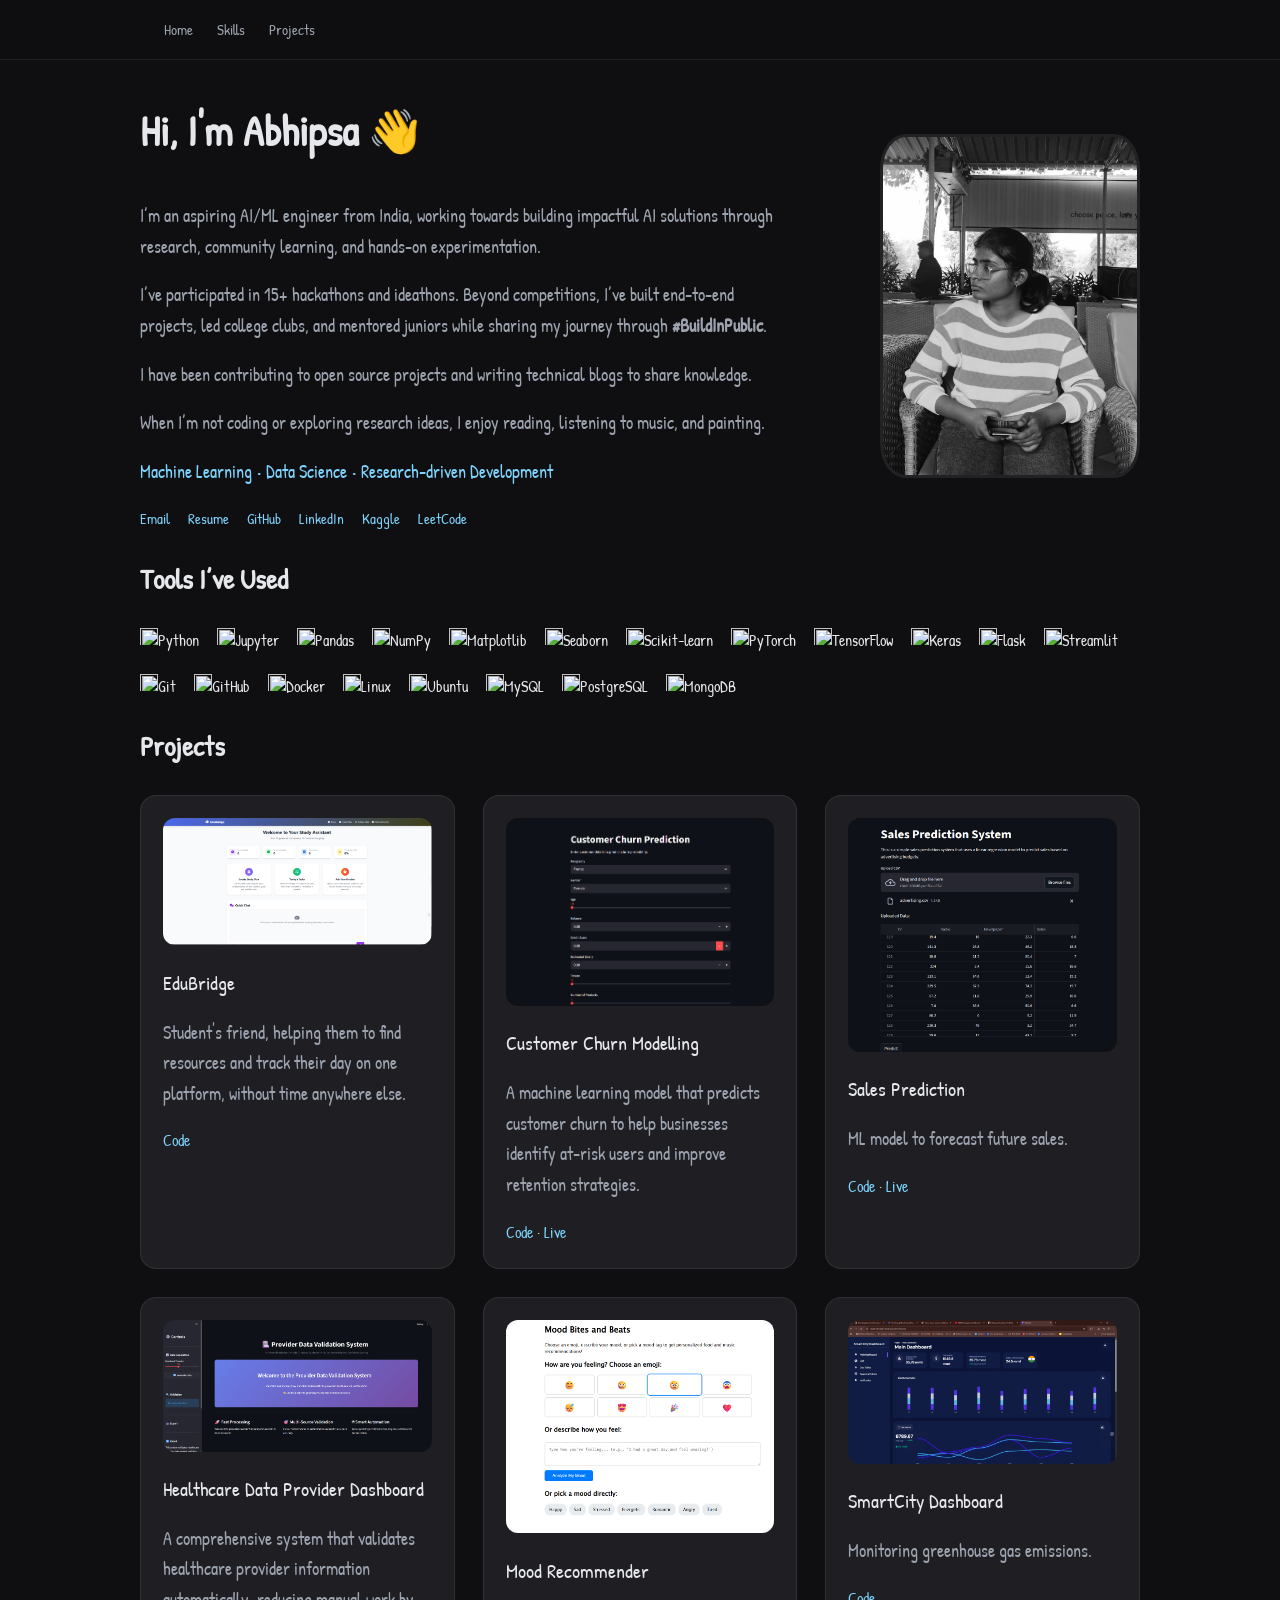
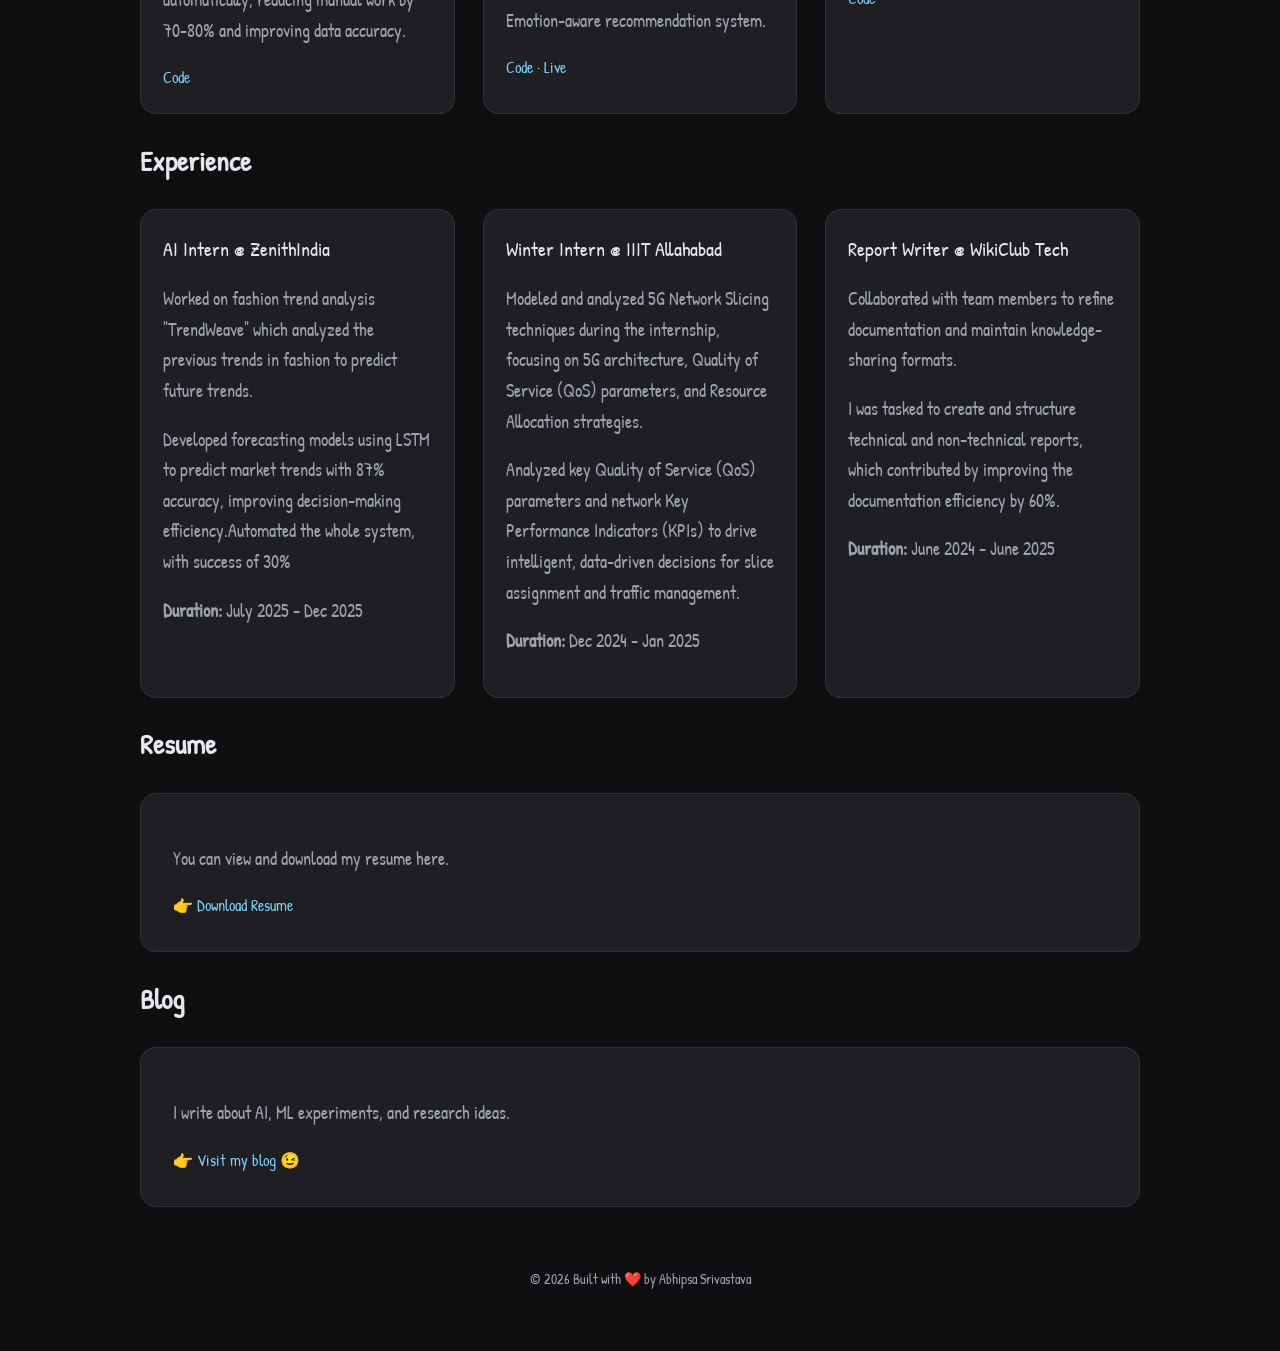
==== commit 6791492f: "added" ====
--- a/index.html
+++ b/index.html
@@ -2,7 +2,7 @@
 <html lang="en">
 <head>
   <meta charset="UTF-8" />
-  <title>Abhipsa Srivastava | AI/ML Portfolio</title>
+  <title>Abhipsa Srivastava</title>
 
   <meta name="viewport" content="width=device-width, initial-scale=1.0" />
   <meta name="description" content="Abhipsa Srivastava – AI/ML Engineer, Research-focused portfolio" />
@@ -47,7 +47,7 @@
 
     p {
       color: var(--muted);
-      font-size: 16px;
+      font-size: 18px;
     }
 
     section {
@@ -370,7 +370,7 @@
 <section id="resume">
   <h2>Resume</h2>
   <div class="blog-box">
-    You can view and download my resume here.  
+    <p>You can view and download my resume here. </p> 
     👉 <a href="data/Abhipsa_Srivastava_Resume.pdf">Download Resume</a>
   </div>
 
@@ -379,7 +379,7 @@
 <section id="blog">
   <h2>Blog</h2>
   <div class="blog-box">
-    I write about AI, ML experiments, and research ideas.  
+    <p>I write about AI, ML experiments, and research ideas. </p> 
     👉 <a href="https://abhipsa-blog.vercel.app/">Visit my blog 😉</a>
   </div>
 </section>
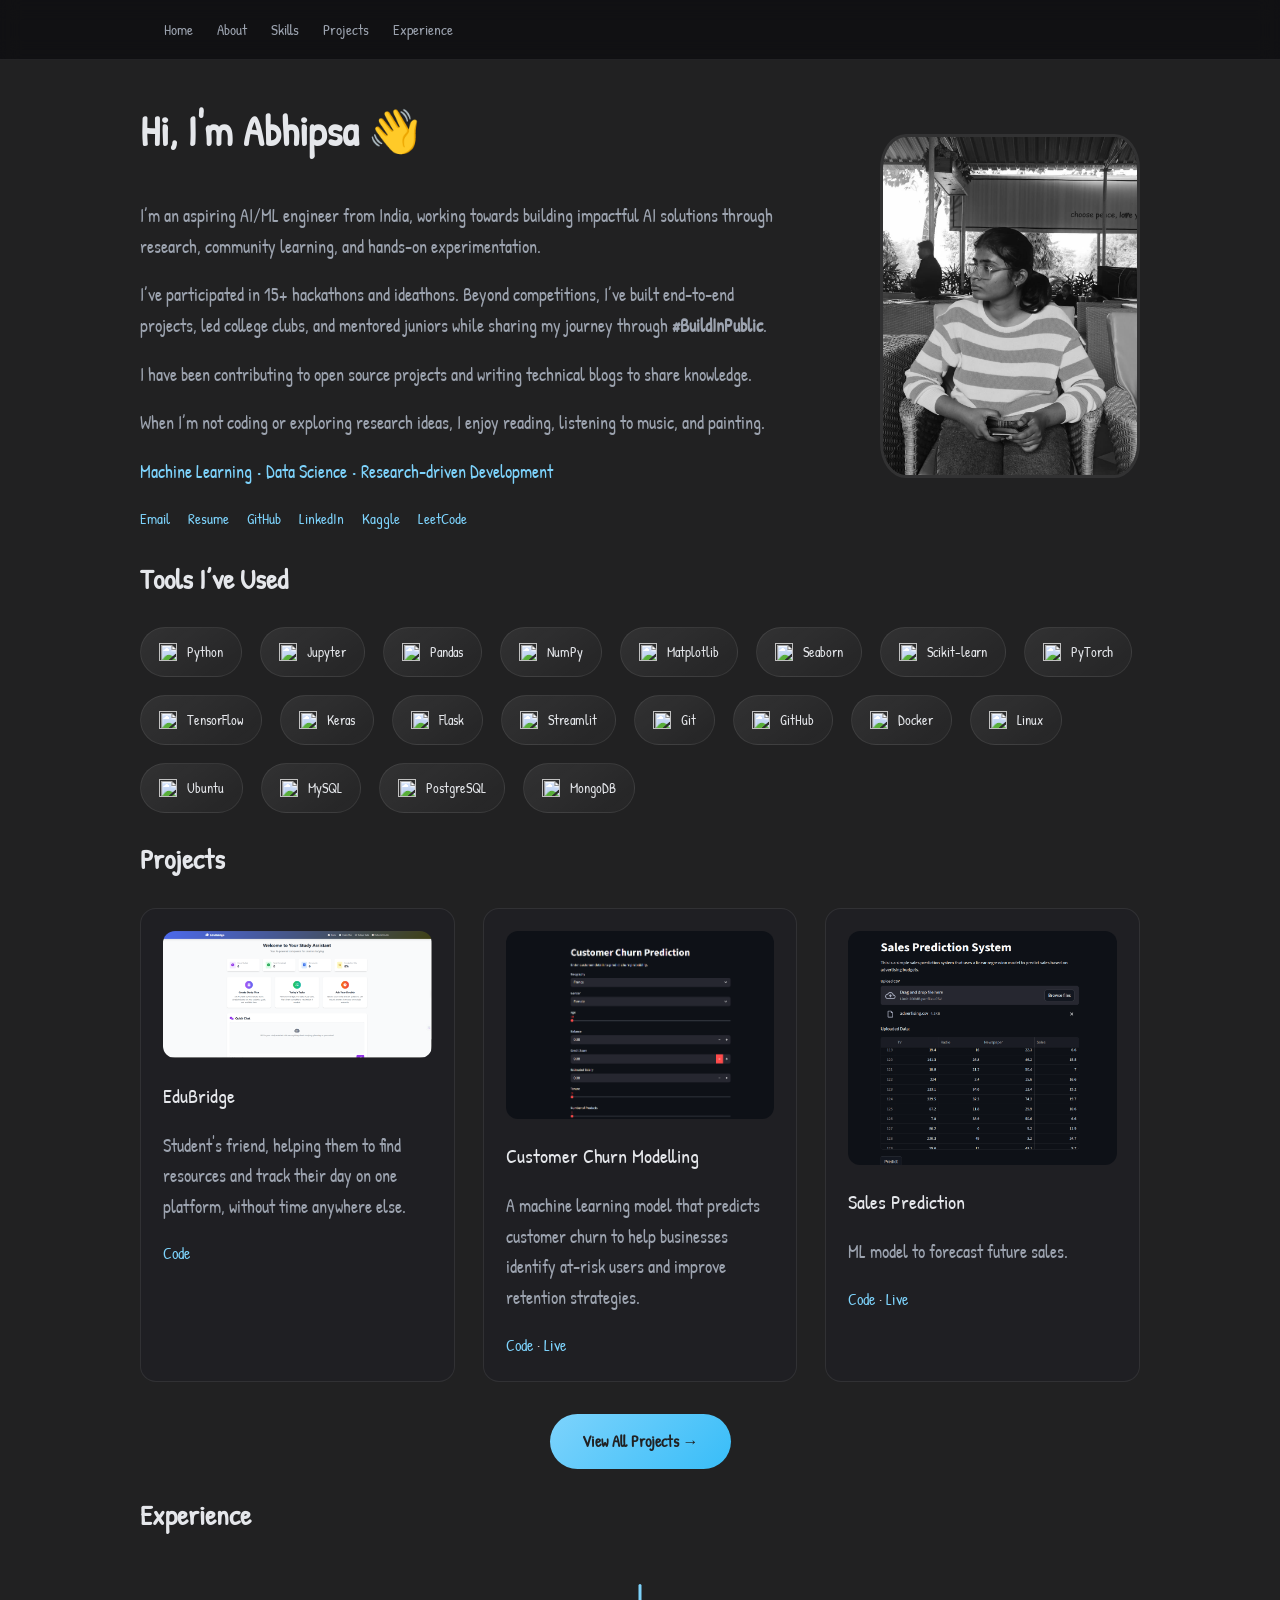
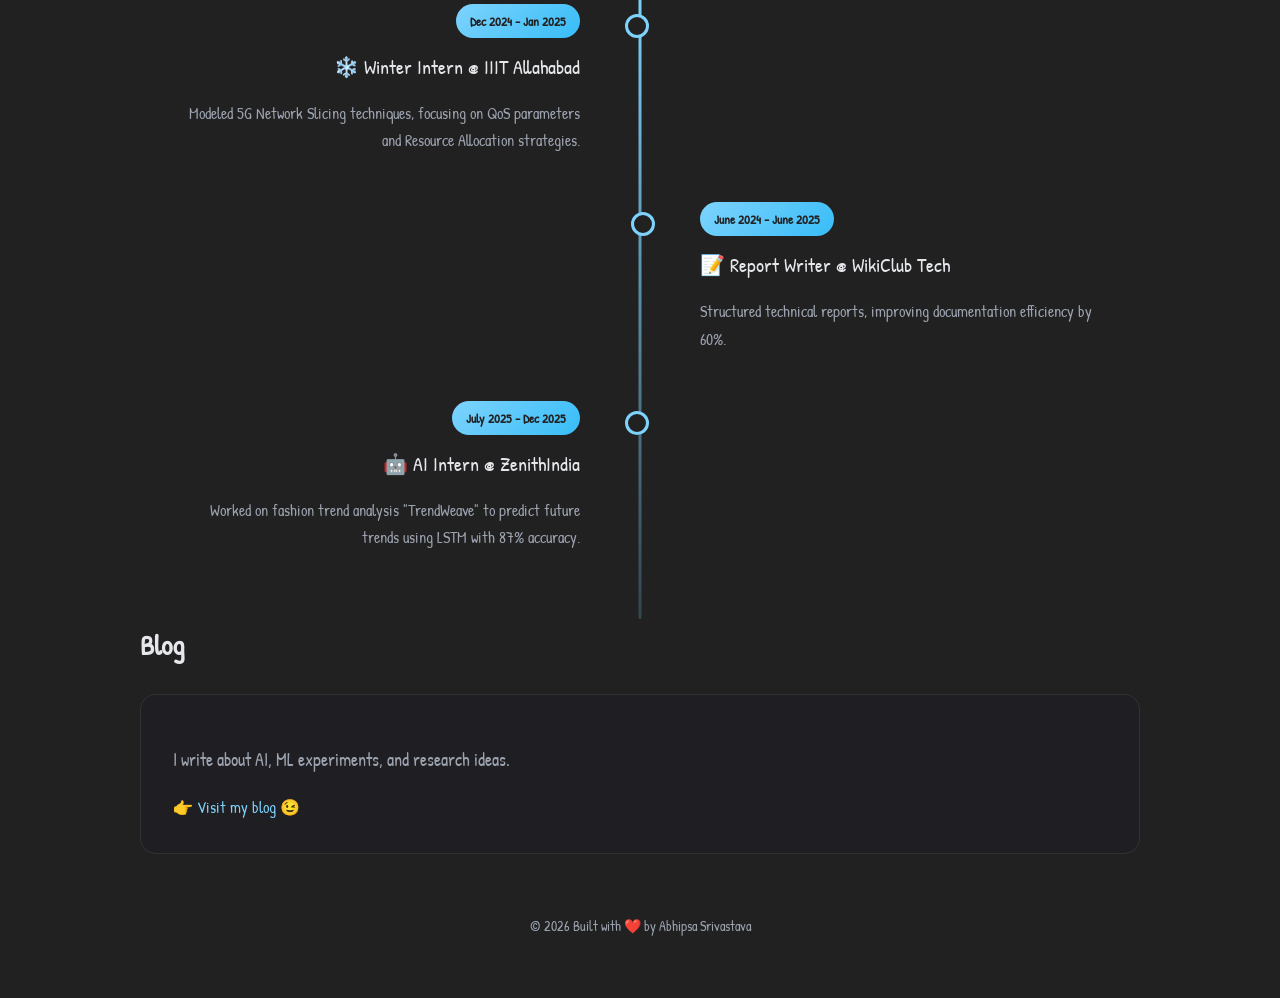
==== commit 2c19cb1f: "changes-added" ====
--- a/index.html
+++ b/index.html
@@ -15,7 +15,7 @@
 
   <style>
     :root {
-      --bg: #0f0f11;
+      --bg: #212122;
       --card: #1f1f23;
       --accent: #7dd3fc;
       --text: #e5e7eb;
@@ -116,7 +116,7 @@
       gap: 18px;
     }
 
-    /* .tool-pill {
+    .tool-pill {
       display: flex;
       align-items: center;
       gap: 10px;
@@ -125,16 +125,13 @@
       background: linear-gradient(145deg, rgba(255,255,255,0.08), rgba(255,255,255,0.02));
       border: 1px solid var(--border);
       font-size: 14px;
-      transition: transform .25s ease, box-shadow .25s ease;
-    } */
-        .tool-pill {
       opacity: 0;
-      transform: translateX(-30px);
-      transition: all 0.6s ease;
+      transform: translateX(-60px);
+      transition: all 0.6s cubic-bezier(0.25, 0.46, 0.45, 0.94);
     }
 
     .tool-pill:nth-child(even) {
-      transform: translateX(30px);
+      transform: translateX(60px);
     }
 
     .tool-pill.show {
@@ -142,15 +139,15 @@
       transform: translateX(0);
     }
 
-
     .tool-pill img {
       width: 18px;
       height: 18px;
     }
 
-    .tool-pill:hover {
-      transform: translateY(-4px);
-      box-shadow: 0 10px 25px rgba(0,0,0,0.35);
+    .tool-pill.show:hover {
+      transform: translateY(-4px) scale(1.05);
+      box-shadow: 0 10px 25px rgba(125, 211, 252, 0.25);
+      border-color: var(--accent);
     }
 
     /* ---------- PROJECTS ---------- */
@@ -184,6 +181,30 @@
       margin-bottom: 6px;
     }
 
+    .project-card.hidden {
+      display: none;
+    }
+
+    .view-more-btn {
+      display: block;
+      width: fit-content;
+      margin: 32px auto 0;
+      padding: 14px 32px;
+      border-radius: 999px;
+      background: linear-gradient(135deg, var(--accent), #38bdf8);
+      color: var(--bg);
+      font-family: inherit;
+      font-size: 16px;
+      font-weight: 600;
+      text-decoration: none;
+      transition: all 0.3s ease;
+    }
+
+    .view-more-btn:hover {
+      transform: translateY(-3px);
+      box-shadow: 0 10px 30px rgba(125, 211, 252, 0.4);
+    }
+
     /* ---------- BLOG ---------- */
     .blog-box {
       background: var(--card);
@@ -192,6 +213,124 @@
       border: 1px solid var(--border);
     }
 
+    /* ---------- TIMELINE ---------- */
+    .timeline {
+      position: relative;
+      padding: 20px 0;
+    }
+
+    .timeline::before {
+      content: '';
+      position: absolute;
+      left: 50%;
+      transform: translateX(-50%);
+      width: 3px;
+      height: 100%;
+      background: linear-gradient(180deg, var(--accent), rgba(125, 211, 252, 0.2));
+      border-radius: 3px;
+    }
+
+    .timeline-item {
+      position: relative;
+      width: 50%;
+      padding: 20px 40px;
+      opacity: 0;
+      transform: translateY(30px);
+      transition: all 0.6s ease;
+    }
+
+    .timeline-item.show {
+      opacity: 1;
+      transform: translateY(0);
+    }
+
+    .timeline-item:nth-child(odd) {
+      left: 0;
+      text-align: right;
+      padding-right: 60px;
+    }
+
+    .timeline-item:nth-child(even) {
+      left: 50%;
+      text-align: left;
+      padding-left: 60px;
+    }
+
+    .timeline-item::before {
+      content: '';
+      position: absolute;
+      width: 18px;
+      height: 18px;
+      background: var(--bg);
+      border: 3px solid var(--accent);
+      border-radius: 50%;
+      top: 30px;
+      z-index: 1;
+      transition: all 0.3s ease;
+    }
+
+    .timeline-item:nth-child(odd)::before {
+      right: -9px;
+    }
+
+    .timeline-item:nth-child(even)::before {
+      left: -9px;
+    }
+
+    .timeline-item:hover::before {
+      background: var(--accent);
+      box-shadow: 0 0 20px var(--accent);
+    }
+
+    .timeline-date {
+      display: inline-block;
+      padding: 6px 14px;
+      background: linear-gradient(135deg, var(--accent), #38bdf8);
+      color: var(--bg);
+      border-radius: 20px;
+      font-size: 13px;
+      font-weight: 600;
+      margin-bottom: 12px;
+    }
+
+    .timeline-title {
+      font-size: 20px;
+      color: var(--text);
+      margin-bottom: 10px;
+    }
+
+    .timeline-item p {
+      font-size: 16px;
+      margin-bottom: 8px;
+    }
+
+    @media (max-width: 768px) {
+      .timeline::before {
+        left: 20px;
+      }
+
+      .timeline-item {
+        width: 100%;
+        padding-left: 60px;
+        padding-right: 20px;
+        text-align: left;
+      }
+
+      .timeline-item:nth-child(odd),
+      .timeline-item:nth-child(even) {
+        left: 0;
+        text-align: left;
+        padding-left: 60px;
+        padding-right: 20px;
+      }
+
+      .timeline-item:nth-child(odd)::before,
+      .timeline-item:nth-child(even)::before {
+        left: 11px;
+        right: auto;
+      }
+    }
+
     /* ---------- FOOTER ---------- */
     footer {
       text-align: center;
@@ -216,8 +355,11 @@
 <nav>
   <ul>
     <li><a href="#hero">Home</a></li>
+    <li><a href="about.html">About</a></li>
     <li><a href="#tools">Skills</a></li>
-    <li><a href="#projects">Projects</a></li>
+    <li><a href="projects.html">Projects</a></li>
+    <li><a href="#experience">Experience</a></li>
+    
   </ul>
 </nav>
 
@@ -249,7 +391,7 @@
 
     <div class="hero-links">
       <a href="mailto:abhipsasri8183@gmail.com">Email</a>
-      <a href="data/Abhipsa Srivastava-Resume.pdf">Resume</a>
+      <a href="data/Abhipsa_Srivastava_Resume.pdf">Resume</a>
       <a href="https://github.com/abhipsa14/">GitHub</a>
       <a href="https://www.linkedin.com/in/abhipsa-sri/">LinkedIn</a>
       <a href="https://www.kaggle.com/abhipsasrivastava">Kaggle</a>
@@ -314,13 +456,13 @@
       <a href="https://github.com/abhipsa14/Sales-Prediction-Model/">Code</a> ·
       <a href="https://sales-outline.streamlit.app/">Live</a>
     </div>
-      <div class="project-card">
+      <div class="project-card hidden">
       <img src="./images/projects/healthcare.png">
       <div class="project-title">Healthcare Data Provider Dashboard</div>
       <p>A comprehensive system that validates healthcare provider information automatically, reducing manual work by 70-80% and improving data accuracy.</p>
       <a href="https://github.com/abhipsa14/EY-Techathon">Code</a>
     </div>
-    <div class="project-card">
+    <div class="project-card hidden">
       <img src="./images/projects/mood.png">
       <div class="project-title">Mood Recommender</div>
       <p>Emotion-aware recommendation system.</p>
@@ -328,7 +470,7 @@
       <a href="https://mood-bites-beats.vercel.app/">Live</a>
     </div>
 
-    <div class="project-card">
+    <div class="project-card hidden">
       <img src="./images/projects/smart_city.png">
       <div class="project-title">SmartCity Dashboard</div>
       <p>Monitoring greenhouse gas emissions.</p>
@@ -337,41 +479,30 @@
     
     
   </div>
+  <a href="projects.html" class="view-more-btn">View All Projects →</a>
 </section>
 <section id="experience">
   <h2>Experience</h2>
 
-  <div class="projects-grid">
-    <div class="project-card">
-      <div class="project-title">AI Intern @ ZenithIndia</div>
-      <p>Worked on fashion trend analysis "TrendWeave" which analyzed the previous trends in fashion to predict future trends.</p>
-      <p>Developed forecasting models using LSTM to predict market trends with 87% accuracy, improving decision-making
-efficiency.Automated the whole system, with success of 30%</p>
-      <p><strong>Duration:</strong> July 2025 - Dec 2025</p>
-    </div>
-    <div class="project-card">
-      <div class="project-title">Winter Intern @ IIIT Allahabad</div>
-      <p>Modeled and analyzed 5G Network Slicing techniques during the internship, focusing on 5G architecture, Quality of
-Service (QoS) parameters, and Resource Allocation strategies.</p>
-<p>Analyzed key Quality of Service (QoS) parameters and network Key Performance Indicators (KPIs) to drive
-intelligent, data-driven decisions for slice assignment and traffic management.</p>     
-      <p><strong>Duration:</strong> Dec 2024 - Jan 2025</p>
-    </div>
-    <div class="project-card">
-      <div class="project-title">Report Writer @ WikiClub Tech</div>
-      <p> Collaborated with team members to refine documentation and maintain knowledge-sharing formats.</p>
-       <p>I was tasked to create and structure technical and non-technical reports, which contributed by improving the
-documentation efficiency by 60%.</p>
-      <p><strong>Duration:</strong> June 2024 - June 2025</p>
-    </div>
-  </div>
-
-</section>
-<section id="resume">
-  <h2>Resume</h2>
-  <div class="blog-box">
-    <p>You can view and download my resume here. </p> 
-    👉 <a href="data/Abhipsa_Srivastava_Resume.pdf">Download Resume</a>
+  <div class="timeline">
+    
+
+    <div class="timeline-item">
+      <span class="timeline-date">Dec 2024 - Jan 2025</span>
+      <div class="timeline-title">❄️ Winter Intern @ IIIT Allahabad</div>
+      <p>Modeled 5G Network Slicing techniques, focusing on QoS parameters and Resource Allocation strategies.</p>
+    </div>
+
+    <div class="timeline-item">
+      <span class="timeline-date">June 2024 - June 2025</span>
+      <div class="timeline-title">📝 Report Writer @ WikiClub Tech</div>
+      <p>Structured technical reports, improving documentation efficiency by 60%.</p>
+    </div>
+    <div class="timeline-item">
+      <span class="timeline-date">July 2025 - Dec 2025</span>
+      <div class="timeline-title">🤖 AI Intern @ ZenithIndia</div>
+      <p>Worked on fashion trend analysis "TrendWeave" to predict future trends using LSTM with 87% accuracy.</p>
+    </div>
   </div>
 
 </section>
@@ -403,6 +534,21 @@
   }, { threshold: 0.2 });
 
   toolPills.forEach(pill => observer.observe(pill));
+
+  // Timeline animation
+  const timelineItems = document.querySelectorAll('.timeline-item');
+
+  const timelineObserver = new IntersectionObserver(entries => {
+    entries.forEach((entry, index) => {
+      if (entry.isIntersecting) {
+        setTimeout(() => {
+          entry.target.classList.add('show');
+        }, index * 200);
+      }
+    });
+  }, { threshold: 0.2 });
+
+  timelineItems.forEach(item => timelineObserver.observe(item));
 </script>
 
 
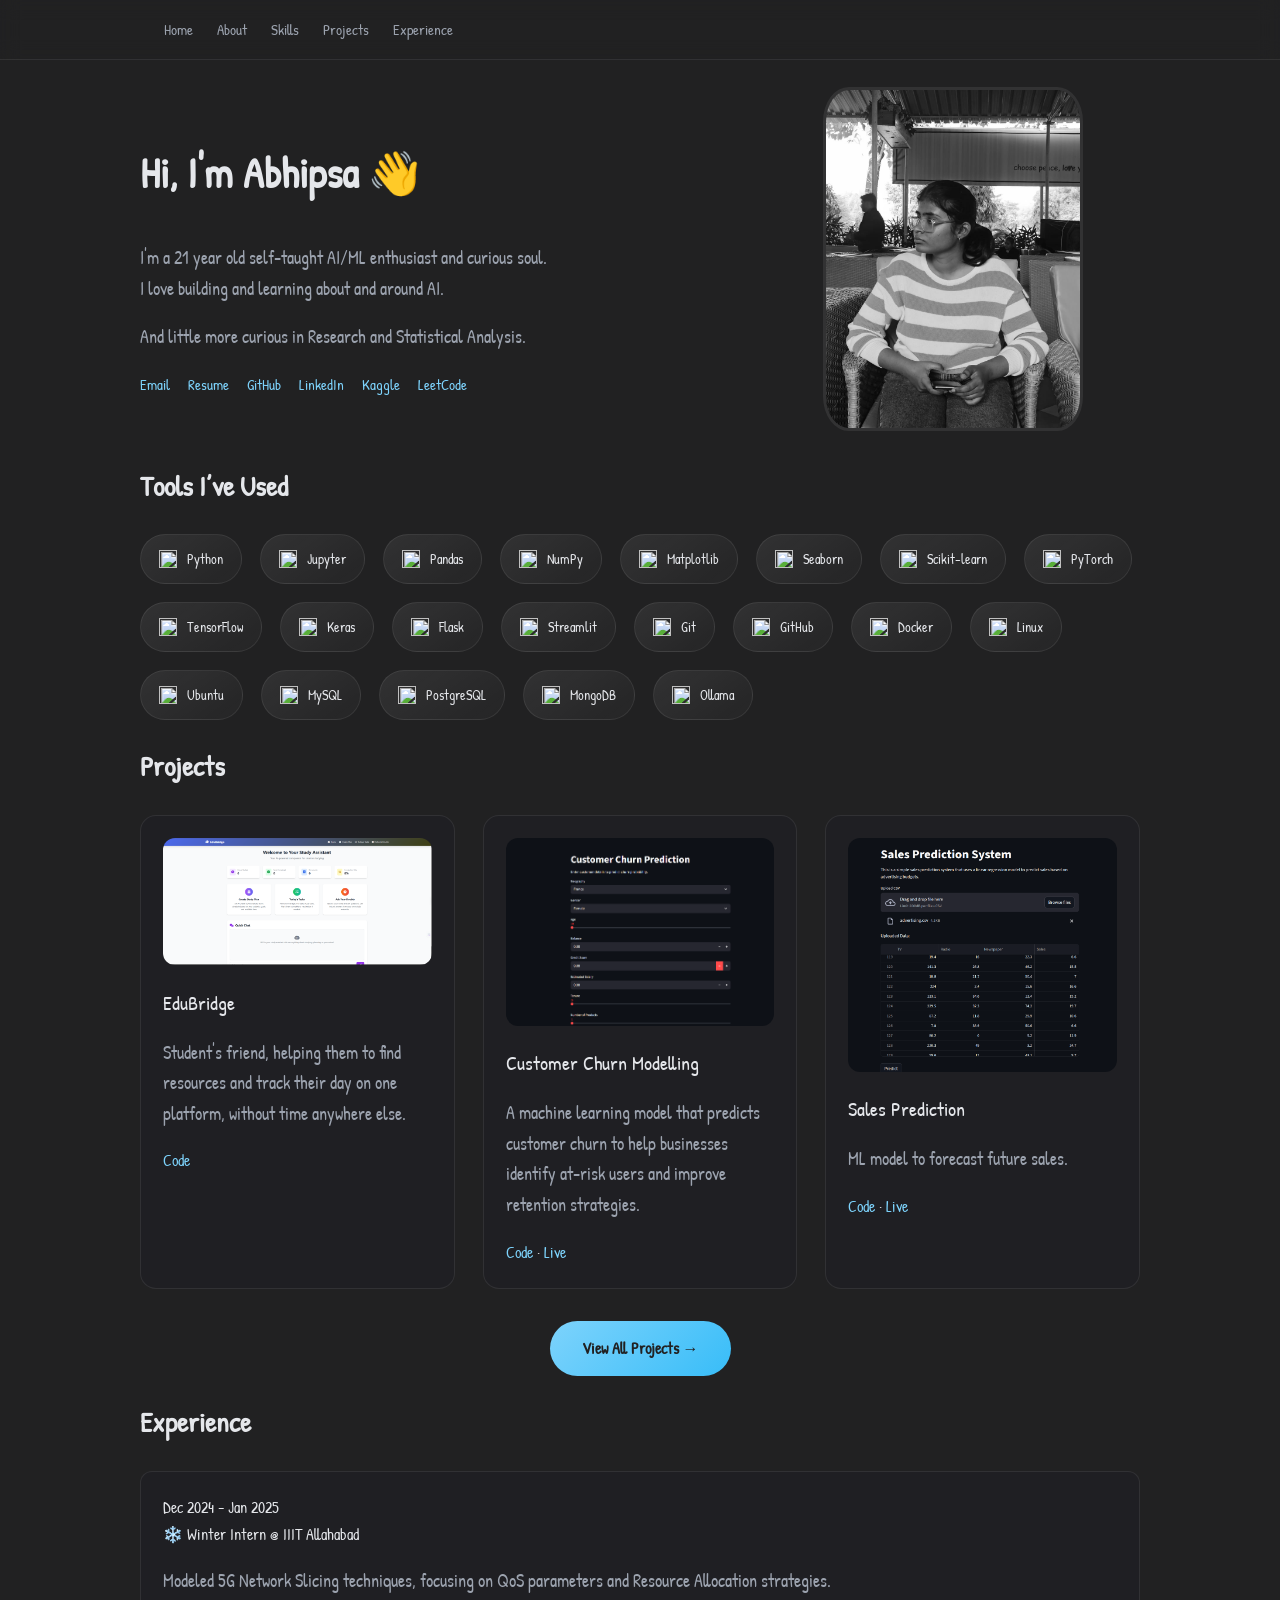
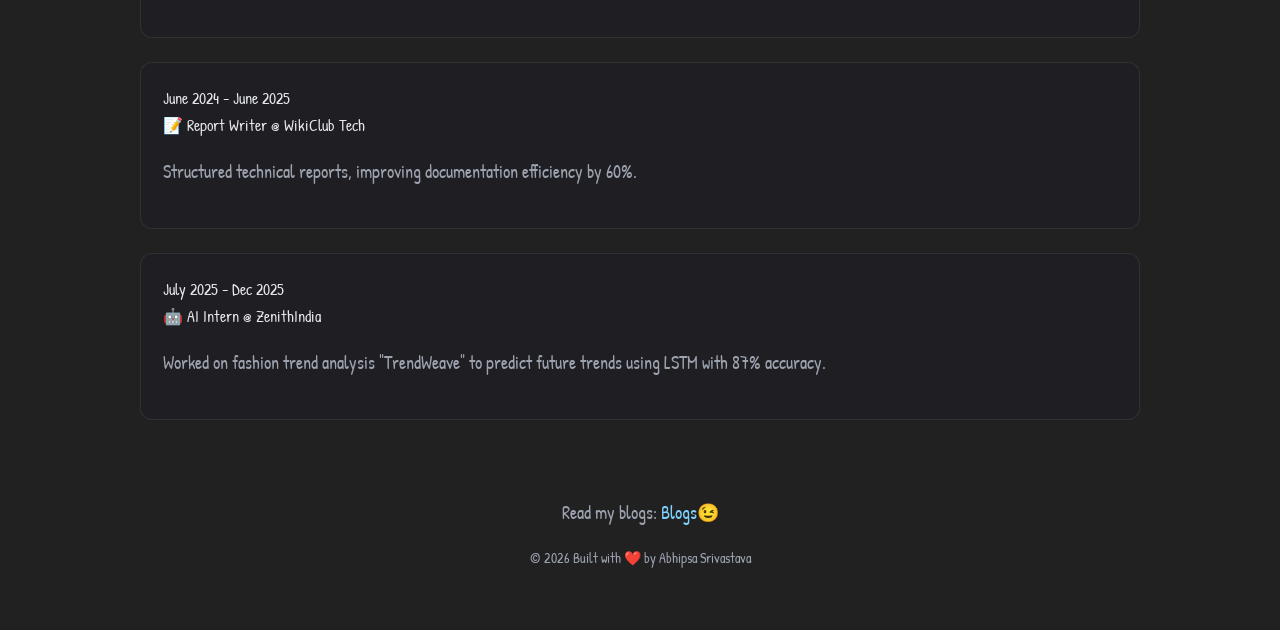
==== commit 8866f7e7: "changes-added" ====
--- a/index.html
+++ b/index.html
@@ -212,123 +212,17 @@
       border-radius: 16px;
       border: 1px solid var(--border);
     }
-
-    /* ---------- TIMELINE ---------- */
-    .timeline {
-      position: relative;
-      padding: 20px 0;
-    }
-
-    .timeline::before {
-      content: '';
-      position: absolute;
-      left: 50%;
-      transform: translateX(-50%);
-      width: 3px;
-      height: 100%;
-      background: linear-gradient(180deg, var(--accent), rgba(125, 211, 252, 0.2));
-      border-radius: 3px;
-    }
-
-    .timeline-item {
-      position: relative;
-      width: 50%;
-      padding: 20px 40px;
-      opacity: 0;
-      transform: translateY(30px);
-      transition: all 0.6s ease;
-    }
-
-    .timeline-item.show {
-      opacity: 1;
-      transform: translateY(0);
-    }
-
-    .timeline-item:nth-child(odd) {
-      left: 0;
-      text-align: right;
-      padding-right: 60px;
-    }
-
-    .timeline-item:nth-child(even) {
-      left: 50%;
-      text-align: left;
-      padding-left: 60px;
-    }
-
-    .timeline-item::before {
-      content: '';
-      position: absolute;
-      width: 18px;
-      height: 18px;
-      background: var(--bg);
-      border: 3px solid var(--accent);
-      border-radius: 50%;
-      top: 30px;
-      z-index: 1;
-      transition: all 0.3s ease;
-    }
-
-    .timeline-item:nth-child(odd)::before {
-      right: -9px;
-    }
-
-    .timeline-item:nth-child(even)::before {
-      left: -9px;
-    }
-
-    .timeline-item:hover::before {
-      background: var(--accent);
-      box-shadow: 0 0 20px var(--accent);
-    }
-
-    .timeline-date {
-      display: inline-block;
-      padding: 6px 14px;
-      background: linear-gradient(135deg, var(--accent), #38bdf8);
-      color: var(--bg);
-      border-radius: 20px;
-      font-size: 13px;
-      font-weight: 600;
-      margin-bottom: 12px;
-    }
-
-    .timeline-title {
-      font-size: 20px;
-      color: var(--text);
-      margin-bottom: 10px;
-    }
-
-    .timeline-item p {
-      font-size: 16px;
-      margin-bottom: 8px;
-    }
-
-    @media (max-width: 768px) {
-      .timeline::before {
-        left: 20px;
-      }
-
-      .timeline-item {
-        width: 100%;
-        padding-left: 60px;
-        padding-right: 20px;
-        text-align: left;
-      }
-
-      .timeline-item:nth-child(odd),
-      .timeline-item:nth-child(even) {
-        left: 0;
-        text-align: left;
-        padding-left: 60px;
-        padding-right: 20px;
-      }
-
-      .timeline-item:nth-child(odd)::before,
-      .timeline-item:nth-child(even)::before {
-        left: 11px;
-        right: auto;
-      }
+   /* ---------- EXPERIENCE ---------- */
+    .ex-container {
+      display: flex;
+      flex-direction: column;
+      gap: 24px;
+    }
+    .ex-box {
+      background: var(--card);
+      padding: 22px;
+      border-radius: 12px;
+      border: 1px solid var(--border);
     }
 
     /* ---------- FOOTER ---------- */
@@ -352,10 +246,10 @@
 
 <body>
 
-<nav>
+<nav style="background:url(https://unsplash.com/photos/photo-of-outer-space-Q1p7bh3SHj8);">
   <ul>
     <li><a href="#hero">Home</a></li>
-    <li><a href="about.html">About</a></li>
+    <li><a href="data/Abhipsa-bio.txt">About</a></li>
     <li><a href="#tools">Skills</a></li>
     <li><a href="projects.html">Projects</a></li>
     <li><a href="#experience">Experience</a></li>
@@ -369,25 +263,11 @@
     <h1>Hi, I'm Abhipsa 👋</h1>
 
     <p>
-      I’m an aspiring AI/ML engineer from India, working towards building impactful AI solutions
-      through research, community learning, and hands-on experimentation.
+      I'm a 21 year old self-taught AI/ML enthusiast and curious soul.<br>
+      I love building and learning about and around AI.
     </p>
-
-    <p>
-      I’ve participated in 15+ hackathons and ideathons. 
-      Beyond competitions, I’ve built end-to-end projects, led college clubs,
-      and mentored juniors while sharing my journey through <strong>#BuildInPublic</strong>.
-    </p>
-    <p>I have been contributing to open source projects and writing technical blogs to share knowledge.</p>
-
-    <p>
-      When I’m not coding or exploring research ideas, I enjoy reading,
-      listening to music, and painting.
-    </p>
-
-    <p style="color:var(--accent);">
-      Machine Learning • Data Science • Research-driven Development
-    </p>
+    <p>And little more curious in Research and Statistical Analysis.</p>
+  
 
     <div class="hero-links">
       <a href="mailto:abhipsasri8183@gmail.com">Email</a>
@@ -399,7 +279,7 @@
     </div>
   </div>
 
-  <div style="text-align:right;">
+  <div style="border-radius: 2px;">
     <img src="images/profile-1.jpg" alt="Abhipsa Srivastava">
   </div>
 </section>
@@ -428,6 +308,7 @@
     <div class="tool-pill"><img src="https://cdn.jsdelivr.net/gh/devicons/devicon/icons/mysql/mysql-original.svg">MySQL</div>
     <div class="tool-pill"><img src="https://cdn.jsdelivr.net/gh/devicons/devicon/icons/postgresql/postgresql-original.svg">PostgreSQL</div>
     <div class="tool-pill"><img src="https://cdn.jsdelivr.net/gh/devicons/devicon/icons/mongodb/mongodb-original.svg">MongoDB</div>
+    <div class="tool-pill"><img src="https://cdn.jsdelivr.net/gh/devicons/devicon/icons/ollama/ollama-original.svg">Ollama</div>
   </div>
 </section>
 
@@ -481,41 +362,36 @@
   </div>
   <a href="projects.html" class="view-more-btn">View All Projects →</a>
 </section>
-<section id="experience">
+<section id="ex">
   <h2>Experience</h2>
 
-  <div class="timeline">
+  <div class="ex-container">
     
 
-    <div class="timeline-item">
-      <span class="timeline-date">Dec 2024 - Jan 2025</span>
-      <div class="timeline-title">❄️ Winter Intern @ IIIT Allahabad</div>
+    <div class="ex-box">
+      <span class="ex-date">Dec 2024 - Jan 2025</span>
+      <div class="ex-title">❄️ Winter Intern @ IIIT Allahabad</div>
       <p>Modeled 5G Network Slicing techniques, focusing on QoS parameters and Resource Allocation strategies.</p>
     </div>
 
-    <div class="timeline-item">
-      <span class="timeline-date">June 2024 - June 2025</span>
-      <div class="timeline-title">📝 Report Writer @ WikiClub Tech</div>
+    <div class="ex-box">
+      <span class="ex-date">June 2024 - June 2025</span>
+      <div class="ex-title">📝 Report Writer @ WikiClub Tech</div>
       <p>Structured technical reports, improving documentation efficiency by 60%.</p>
     </div>
-    <div class="timeline-item">
-      <span class="timeline-date">July 2025 - Dec 2025</span>
-      <div class="timeline-title">🤖 AI Intern @ ZenithIndia</div>
+    <div class="ex-box">
+      <span class="ex-date">July 2025 - Dec 2025</span>
+      <div class="ex-title">🤖 AI Intern @ ZenithIndia</div>
       <p>Worked on fashion trend analysis "TrendWeave" to predict future trends using LSTM with 87% accuracy.</p>
     </div>
   </div>
 
 </section>
 <!-- BLOG -->
-<section id="blog">
-  <h2>Blog</h2>
-  <div class="blog-box">
-    <p>I write about AI, ML experiments, and research ideas. </p> 
-    👉 <a href="https://abhipsa-blog.vercel.app/">Visit my blog 😉</a>
-  </div>
-</section>
+
 
 <footer>
+   <p>Read my blogs: <a href="https://abhipsa-blog.vercel.app/">Blogs😉</a></p>
   © <span id="year"></span> Built with ❤️ by Abhipsa Srivastava
 </footer>
 
